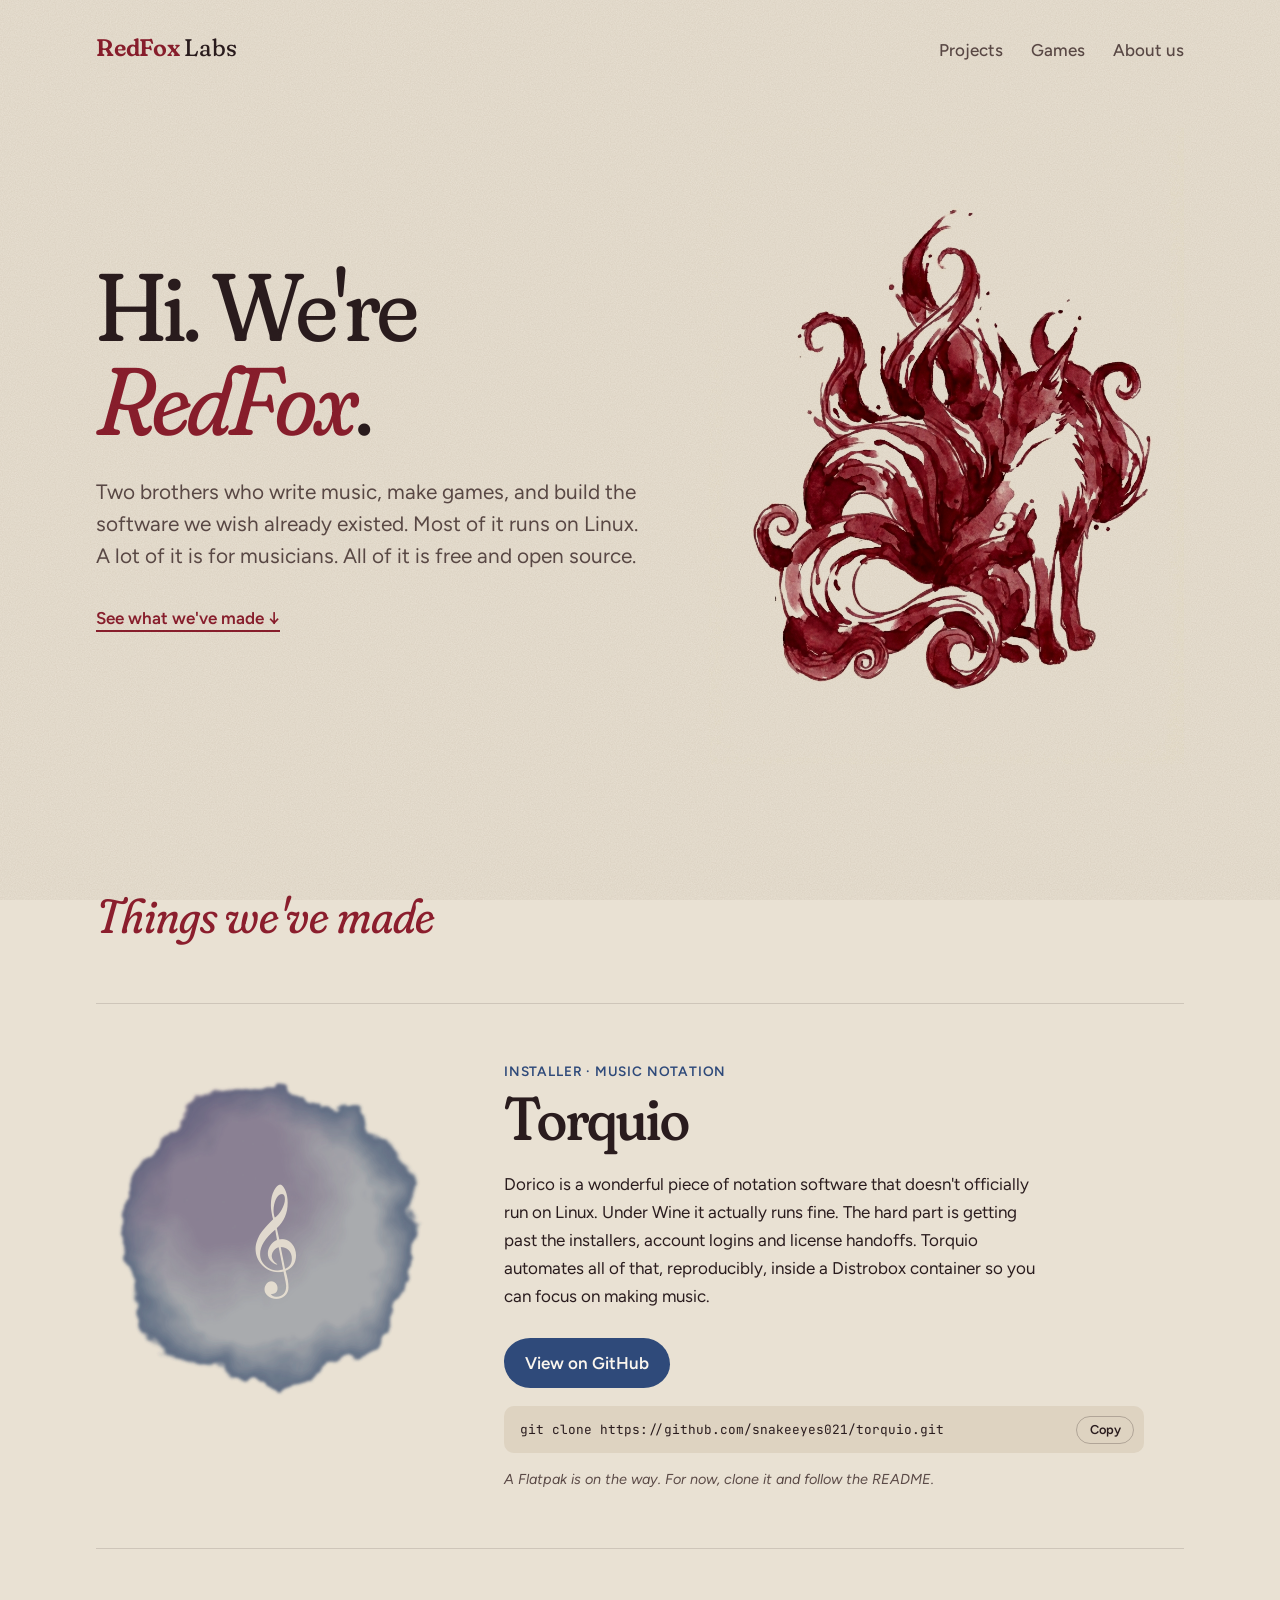
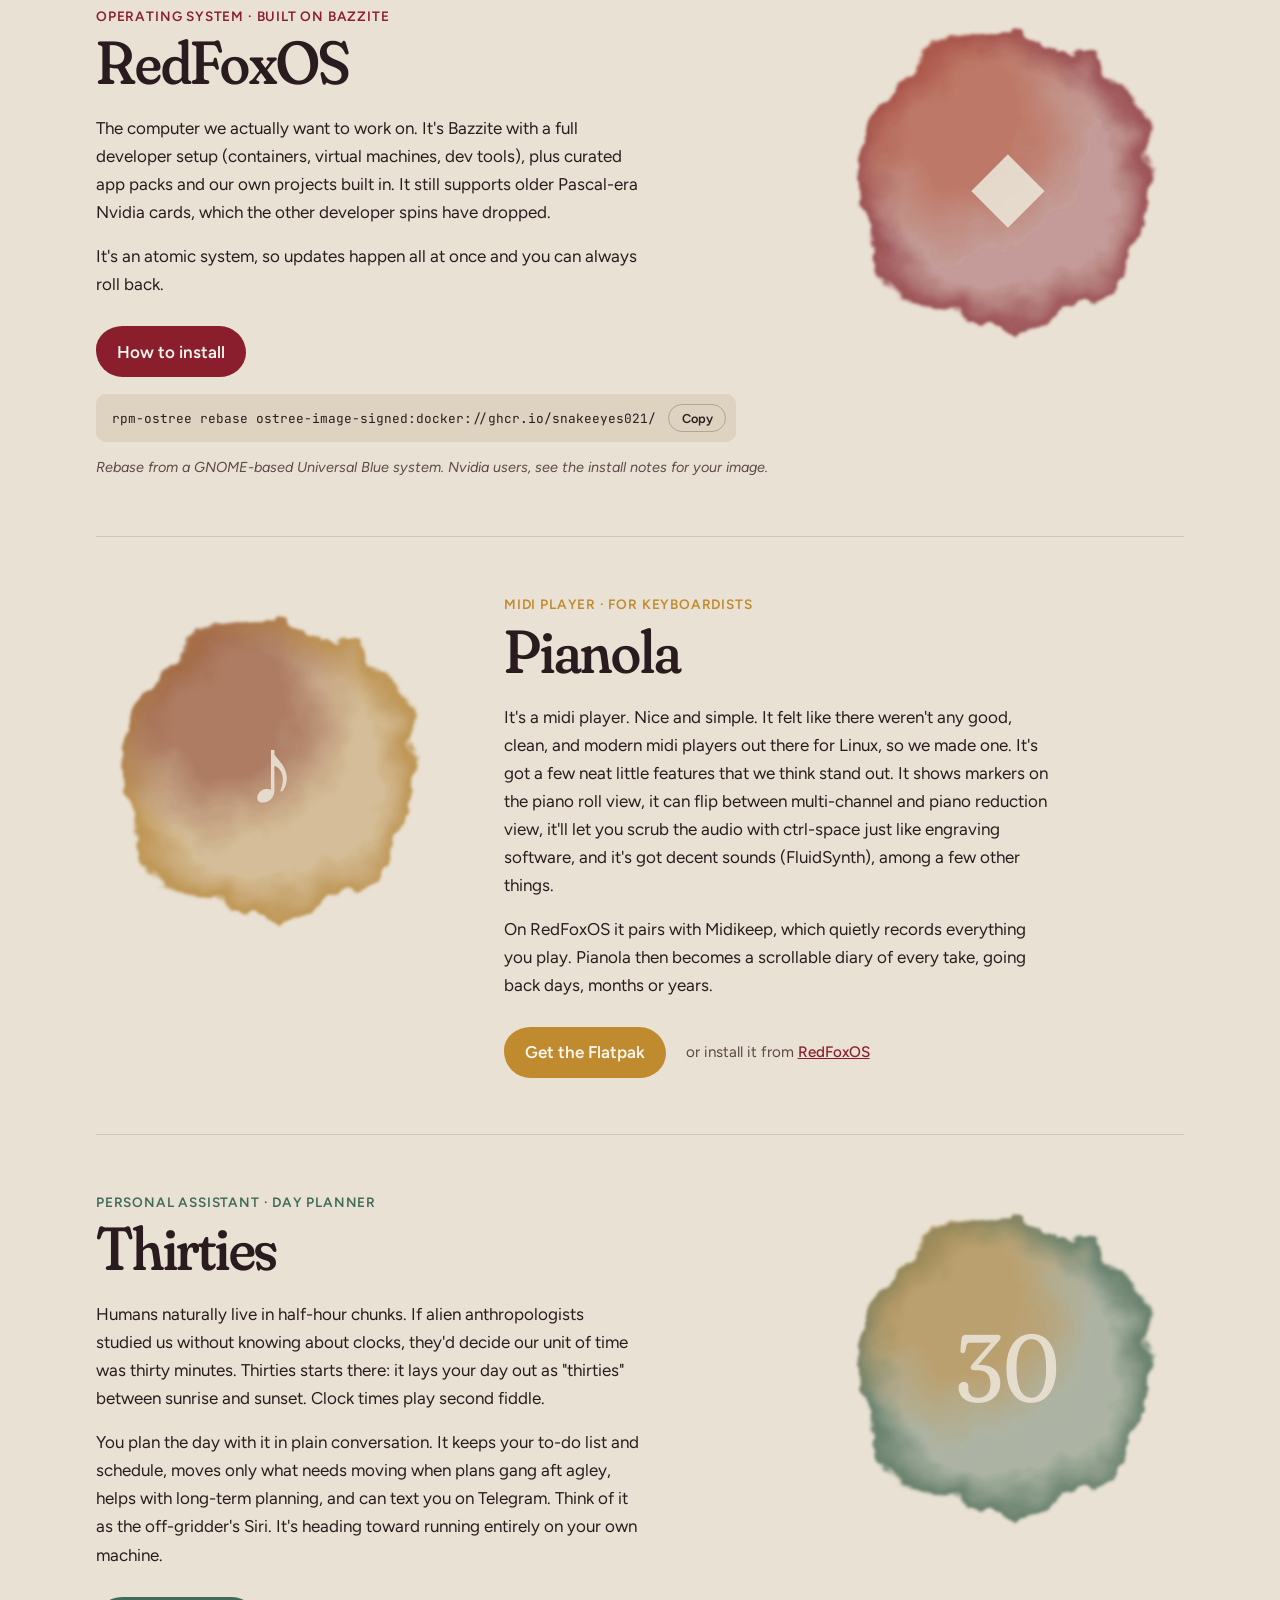
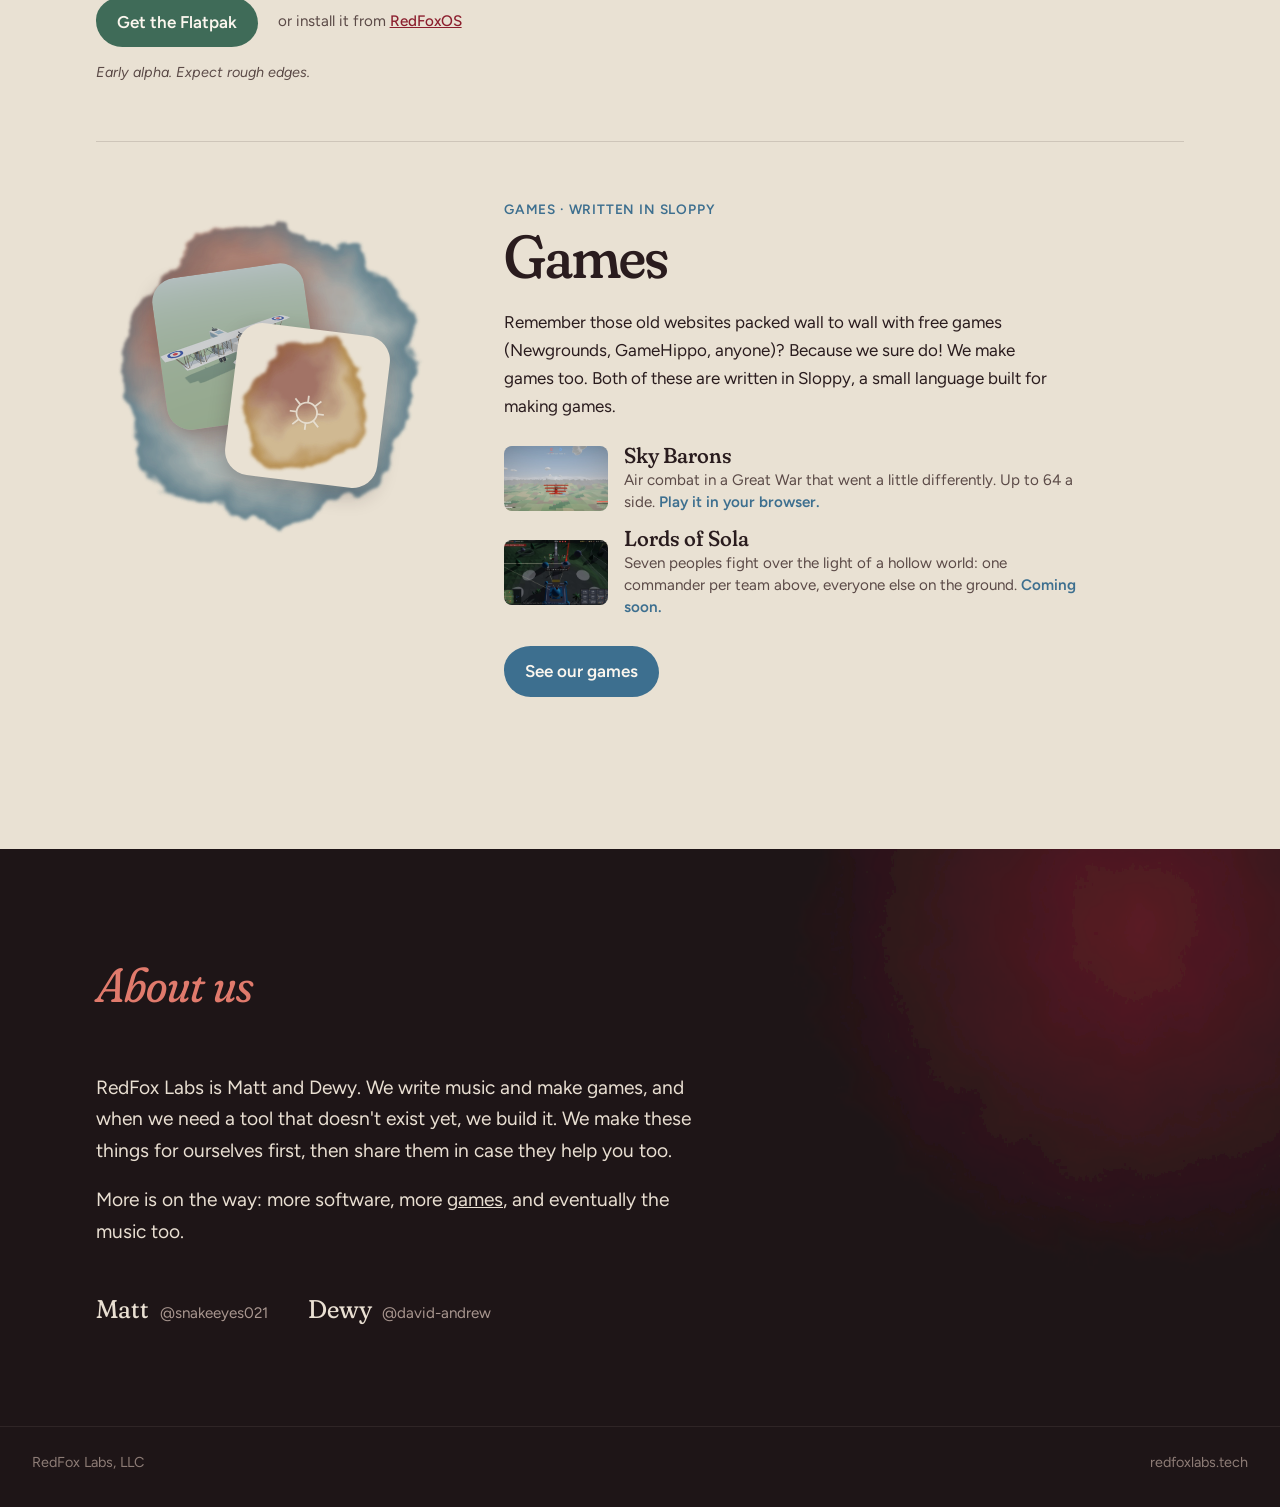
==== index.html @ bb774e45 "Lords of Sola: add a screenshot of the commander's view Used on the Games page card and as the homep" ====
<!DOCTYPE html>
<html lang="en">

<head>
  <meta charset="UTF-8">
  <meta name="viewport" content="width=device-width, initial-scale=1.0">
  <title>RedFox Labs</title>
  <meta name="description"
    content="RedFox Labs is two brothers making music, games, and the software we wish already existed.">
  <meta name="theme-color" content="#e9e1d3">

  <meta property="og:type" content="website">
  <meta property="og:url" content="https://redfoxlabs.tech/">
  <meta property="og:title" content="RedFox Labs">
  <meta property="og:description" content="Two brothers making music, games, and the software we wish already existed.">
  <meta property="og:image" content="https://redfoxlabs.tech/assets/nine-tailed-fox.jpg">

  <link rel="preconnect" href="https://fonts.googleapis.com">
  <link rel="preconnect" href="https://fonts.gstatic.com" crossorigin>
  <link
    href="https://fonts.googleapis.com/css2?family=Fraunces:ital,opsz,wght,SOFT@0,9..144,300..700,100;1,9..144,300..700,100&family=Figtree:wght@400;500;600&family=JetBrains+Mono:wght@400&display=swap"
    rel="stylesheet">

  <link rel="stylesheet" href="styles.css">
</head>

<body>
  <!-- Watercolor filters: wobbly pigment edges + paper grain -->
  <svg class="defs" aria-hidden="true" focusable="false">
    <filter id="bleed" x="-20%" y="-20%" width="140%" height="140%">
      <feTurbulence type="fractalNoise" baseFrequency="0.018" numOctaves="4" seed="7" result="noise" />
      <feDisplacementMap in="SourceGraphic" in2="noise" scale="46" xChannelSelector="R" yChannelSelector="G" />
      <feGaussianBlur stdDeviation="1.4" />
    </filter>
    <filter id="bleed-sm" x="-20%" y="-20%" width="140%" height="140%">
      <feTurbulence type="fractalNoise" baseFrequency="0.05" numOctaves="3" seed="7" result="noise" />
      <feDisplacementMap in="SourceGraphic" in2="noise" scale="12" xChannelSelector="R" yChannelSelector="G" />
      <feGaussianBlur stdDeviation="0.6" />
    </filter>
  </svg>

  <header class="top">
    <a href="#" class="wordmark">RedFox <span>Labs</span></a>
    <nav>
      <a href="#projects">Projects</a>
      <a href="games/">Games</a>
      <a href="#us">About us</a>
    </nav>
  </header>

  <main>
    <section class="hero">
      <div class="hero-text">
        <h1>Hi. We're <em>RedFox</em>.</h1>
        <p class="lede">
          Two brothers who write music, make games, and build the software we wish
          already existed. Most of it runs on Linux. A lot of it is for musicians.
          All of it is free and open source.
        </p>
        <a href="#projects" class="hero-cta">See what we've made ↓</a>
      </div>
      <figure class="hero-fox">
        <img src="assets/nine-tailed-fox.jpg" alt="A nine-tailed fox painted in deep red watercolor" width="896"
          height="1200">
      </figure>
    </section>

    <section id="projects" class="projects">
      <h2 class="section-title">Things we've made</h2>

      <!-- To add a project: copy an <article>, change the --wash color, fill it in. -->

      <article class="project" style="--wash: #2f4a7a; --wash-2: #6d5a8c;">
        <div class="plate" aria-hidden="true"><span class="blot"></span><span class="glyph">𝄞</span></div>
        <div class="project-body">
          <p class="kind">Installer · Music notation</p>
          <h3>Torquio</h3>
          <p>
            Dorico is a wonderful piece of notation software that doesn't officially run on Linux.
            Under Wine it actually runs fine. The hard part is getting past the installers, account
            logins and license handoffs. Torquio automates all of that, reproducibly, inside a
            Distrobox container so you can focus on making music.
          </p>
          <div class="get">
            <a class="btn" href="https://github.com/snakeeyes021/torquio">View on GitHub</a>
          </div>
          <div class="cmd">
            <code>git clone https://github.com/snakeeyes021/torquio.git</code>
            <button type="button" data-copy="git clone https://github.com/snakeeyes021/torquio.git">Copy</button>
          </div>
          <p class="note">A Flatpak is on the way. For now, clone it and follow the README.</p>
        </div>
      </article>

      <article class="project" id="redfox-os" style="--wash: #8b1e2d; --wash-2: #c4573a;">
        <div class="plate" aria-hidden="true"><span class="blot"></span><span class="glyph">◆</span></div>
        <div class="project-body">
          <p class="kind">Operating system · Built on Bazzite</p>
          <h3>RedFoxOS</h3>
          <p>
            The computer we actually want to work on. It's Bazzite with a full developer setup
            (containers, virtual machines, dev tools), plus curated app packs and our own projects
            built in. It still supports older Pascal-era Nvidia cards, which the other developer
            spins have dropped.
          </p>
          <p>
            It's an atomic system, so updates happen all at once and you can always roll back.
          </p>
          <div class="get">
            <a class="btn" href="https://github.com/snakeeyes021/redfox-os#installation">How to install</a>
          </div>
          <div class="cmd">
            <code>rpm-ostree rebase ostree-image-signed:docker://ghcr.io/snakeeyes021/redfox-os:latest</code>
            <button type="button"
              data-copy="rpm-ostree rebase ostree-image-signed:docker://ghcr.io/snakeeyes021/redfox-os:latest">Copy</button>
          </div>
          <p class="note">Rebase from a GNOME-based Universal Blue system. Nvidia users, see the install notes for your
            image.</p>
        </div>
      </article>

      <article class="project" style="--wash: #c08a2e; --wash-2: #8e3b2f;">
        <div class="plate" aria-hidden="true"><span class="blot"></span><span class="glyph">♪</span></div>
        <div class="project-body">
          <p class="kind">MIDI player · For keyboardists</p>
          <h3>Pianola</h3>
          <p>
            It's a midi player. Nice and simple. It felt like there weren't any good, clean, and
            modern midi players out there for Linux, so we made one. It's got a few neat little
            features that we think stand out. It shows markers on the piano roll view, it can
            flip between multi-channel and piano reduction view, it'll let you scrub the audio
            with ctrl-space just like engraving software, and it's got decent sounds (FluidSynth),
            among a few other things.
          </p>
          <p>
            On RedFoxOS it pairs with Midikeep, which quietly records everything you play. Pianola
            then becomes a scrollable diary of every take, going back days, months or years.
          </p>
          <div class="get">
            <a class="btn" href="https://github.com/snakeeyes021/pianola/releases/latest">Get the Flatpak</a>
            <span class="or">or install it from <a href="#redfox-os">RedFoxOS</a></span>
          </div>
        </div>
      </article>

      <article class="project" style="--wash: #3f6b58; --wash-2: #d79a3f;">
        <div class="plate" aria-hidden="true"><span class="blot"></span><span class="glyph">30</span></div>
        <div class="project-body">
          <p class="kind">Personal assistant · Day planner</p>
          <h3>Thirties</h3>
          <p>
            Humans naturally live in half-hour chunks. If alien anthropologists studied us without
            knowing about clocks, they'd decide our unit of time was thirty minutes. Thirties starts
            there: it lays your day out as "thirties" between sunrise and sunset. Clock times play
            second fiddle.
          </p>
          <p>
            You plan the day with it in plain conversation. It keeps your to-do list and schedule,
            moves only what needs moving when plans gang aft agley, helps with long-term planning,
            and can text you on Telegram. Think of it as the off-gridder's Siri. It's heading toward
            running entirely on your own machine.
          </p>
          <div class="get">
            <a class="btn" href="https://github.com/snakeeyes021/thirties/releases/latest">Get the Flatpak</a>
            <span class="or">or install it from <a href="#redfox-os">RedFoxOS</a></span>
          </div>
          <p class="note">Early alpha. Expect rough edges.</p>
        </div>
      </article>

      <article class="project" id="games" style="--wash: #3d6f8f; --wash-2: #b5523b;">
        <div class="plate" aria-hidden="true">
          <span class="blot"></span>
          <div class="deck">
            <img src="assets/sky-barons-icon.png" alt="" width="256" height="256">
            <div class="sun-card"><span class="blot"></span><span class="glyph">☼</span></div>
          </div>
        </div>
        <div class="project-body">
          <p class="kind">Games · Written in Sloppy</p>
          <h3>Games</h3>
          <p>
            Remember those old websites packed wall to wall with free games (Newgrounds, GameHippo,
            anyone)? Because we sure do! We make games too. Both of these are written in Sloppy, a small
            language built for making games.
          </p>
          <ul class="game-list">
            <li><a href="games/#sky-barons">
              <img class="thumb" src="assets/sky-barons.jpg" alt="" width="1280" height="720">
              <div><strong>Sky Barons</strong>
                <span>Air combat in a Great War that went a little differently. Up to 64 a side.
                  <em>Play it in your browser.</em></span></div>
            </a></li>
            <li><a href="games/#lords-of-sola">
              <img class="thumb" src="assets/lords-of-sola.jpg" alt="" width="1280" height="720">
              <div><strong>Lords of Sola</strong>
                <span>Seven peoples fight over the light of a hollow world: one commander per team
                  above, everyone else on the ground. <em>Coming soon.</em></span></div>
            </a></li>
          </ul>
          <div class="get">
            <a class="btn" href="games/">See our games</a>
          </div>
        </div>
      </article>
    </section>

    <section id="us" class="us">
      <div class="us-inner">
        <h2 class="section-title">About us</h2>
        <p>
          RedFox Labs is Matt and Dewy. We write music and make games, and
          when we need a tool that doesn't exist yet, we build it. We make these things for
          ourselves first, then share them in case they help you too.
        </p>
        <p>
          More is on the way: more software, more <a href="games/">games</a>, and eventually the music too.
        </p>
        <ul class="people">
          <li><a href="https://github.com/snakeeyes021">Matt <span>@snakeeyes021</span></a></li>
          <li><a href="https://github.com/david-andrew">Dewy <span>@david-andrew</span></a></li>
        </ul>
      </div>
    </section>
  </main>

  <footer class="foot">
    <span>RedFox Labs, LLC</span>
    <span>redfoxlabs.tech</span>
  </footer>

  <div class="toast" id="toast" role="status" aria-live="polite">Copied</div>
  <script src="script.js"></script>
</body>

</html>
---- styles.css ----
/* RedFox Labs: watercolor on warm paper, deep ink. */

:root {
  --paper: #e9e1d3;
  --paper-deep: #ded3c1;
  --ink: #2a1c1e;
  --ink-soft: #5b4a47;
  --fox: #8b1e2d;
  --fox-bright: #a8293a;
  --night: #1e1517;
  --night-text: #e9dfd2;

  --serif: 'Fraunces', Georgia, serif;
  --sans: 'Figtree', system-ui, sans-serif;
  --mono: 'JetBrains Mono', ui-monospace, monospace;

  --measure: 34rem;
}

* { box-sizing: border-box; margin: 0; padding: 0; }

html { scroll-behavior: smooth; }

body {
  background-color: var(--paper);
  color: var(--ink);
  font-family: var(--sans);
  font-size: 1.0625rem;
  line-height: 1.65;
  -webkit-font-smoothing: antialiased;
  position: relative;
}

/* Cold-press paper grain over everything */
body::before {
  content: "";
  position: fixed;
  inset: 0;
  pointer-events: none;
  z-index: 100;
  opacity: 0.38;
  mix-blend-mode: multiply;
  background-image: url("data:image/svg+xml,%3Csvg xmlns='http://www.w3.org/2000/svg' width='240' height='240'%3E%3Cfilter id='n'%3E%3CfeTurbulence type='fractalNoise' baseFrequency='0.85' numOctaves='3' stitchTiles='stitch'/%3E%3CfeColorMatrix values='0 0 0 0 0.45 0 0 0 0 0.38 0 0 0 0 0.3 0 0 0 0.55 0'/%3E%3C/filter%3E%3Crect width='100%25' height='100%25' filter='url(%23n)'/%3E%3C/svg%3E");
}

.defs { position: absolute; width: 0; height: 0; }

a { color: inherit; }

::selection { background: var(--fox); color: var(--paper); }

/* ---------- Header ---------- */

.top {
  display: flex;
  justify-content: space-between;
  align-items: baseline;
  max-width: 72rem;
  margin: 0 auto;
  padding: 1.75rem 2rem;
}

.wordmark {
  font-family: var(--serif);
  font-variation-settings: "SOFT" 100, "opsz" 48;
  font-weight: 600;
  font-size: 1.5rem;
  text-decoration: none;
  color: var(--fox);
  letter-spacing: -0.01em;
}
.wordmark span { color: var(--ink); font-weight: 400; }

.top nav { display: flex; gap: 1.75rem; }
.top nav a {
  text-decoration: none;
  font-weight: 500;
  color: var(--ink-soft);
}
.top nav a:hover { color: var(--fox); }

/* ---------- Hero ---------- */

.hero {
  display: grid;
  grid-template-columns: 1.1fr 0.9fr;
  align-items: center;
  gap: 2rem;
  max-width: 72rem;
  margin: 0 auto;
  padding: 2rem 2rem 5rem;
}

h1 {
  font-family: var(--serif);
  font-variation-settings: "SOFT" 100, "opsz" 144;
  font-weight: 400;
  font-size: clamp(3.2rem, 7.5vw, 6.5rem);
  line-height: 0.98;
  letter-spacing: -0.03em;
  margin-bottom: 1.75rem;
}
h1 em { color: var(--fox); font-style: italic; }

.lede {
  font-size: 1.3rem;
  line-height: 1.55;
  max-width: var(--measure);
  color: var(--ink-soft);
  margin-bottom: 2rem;
}

.hero-cta {
  font-weight: 600;
  color: var(--fox);
  text-decoration: none;
  border-bottom: 2px solid currentColor;
  padding-bottom: 2px;
}
.hero-cta:hover { color: var(--fox-bright); }

/* The white of the scan drops out against the paper */
.hero-fox img {
  display: block;
  width: 100%;
  max-width: 30rem;
  height: auto;
  margin-left: auto;
  mix-blend-mode: multiply;
  filter: contrast(1.04) saturate(1.05);
}

/* ---------- Projects ---------- */

.projects {
  max-width: 72rem;
  margin: 0 auto;
  padding: 2rem 2rem 6rem;
}

.section-title {
  font-family: var(--serif);
  font-variation-settings: "SOFT" 100, "opsz" 96;
  font-weight: 400;
  font-style: italic;
  font-size: clamp(2rem, 4vw, 3rem);
  color: var(--fox);
  margin-bottom: 3rem;
}

.project {
  display: grid;
  grid-template-columns: 22rem 1fr;
  gap: 3.5rem;
  align-items: start;
  padding: 3.5rem 0;
  border-top: 1px solid rgba(42, 28, 30, 0.14);
}
.project:nth-of-type(even) { grid-template-columns: 1fr 22rem; }
.project:nth-of-type(even) .plate { order: 2; }

/* Watercolor wash: a soft blot with bled edges and darker pooled rim.
   This is a stand-in until real screenshots go here. */
.plate {
  position: relative;
  aspect-ratio: 1;
  display: grid;
  place-items: center;
}
.blot {
  position: absolute;
  inset: 8%;
  border-radius: 46% 54% 52% 48% / 52% 44% 56% 48%;
  background:
    radial-gradient(circle at 34% 30%, color-mix(in srgb, var(--wash-2) 55%, transparent) 0 22%, transparent 48%),
    radial-gradient(circle at 50% 50%, color-mix(in srgb, var(--wash) 38%, transparent) 0 52%, color-mix(in srgb, var(--wash) 82%, transparent) 70%, transparent 72%);
  filter: url(#bleed);
  mix-blend-mode: multiply;
  opacity: 0.9;
}
.glyph {
  position: relative;
  font-family: var(--serif);
  font-variation-settings: "SOFT" 100, "opsz" 144;
  font-size: 6rem;
  line-height: 1;
  color: var(--paper);
  opacity: 0.92;
  text-shadow: 0 0 1px rgba(0, 0, 0, 0.1);
}

.kind {
  font-size: 0.85rem;
  font-weight: 600;
  letter-spacing: 0.06em;
  text-transform: uppercase;
  color: var(--wash);
  margin-bottom: 0.4rem;
}

.project h3 {
  font-family: var(--serif);
  font-variation-settings: "SOFT" 100, "opsz" 144;
  font-weight: 500;
  font-size: clamp(2.6rem, 5vw, 3.8rem);
  line-height: 1;
  letter-spacing: -0.02em;
  margin-bottom: 1.25rem;
}

.project-body > p:not(.kind):not(.note) {
  max-width: var(--measure);
  margin-bottom: 1rem;
}

.get {
  display: flex;
  flex-wrap: wrap;
  align-items: center;
  gap: 0.75rem 1.25rem;
  margin-top: 1.75rem;
}

.btn {
  display: inline-block;
  background: var(--wash);
  color: #fbf6ee;
  text-decoration: none;
  font-weight: 600;
  padding: 0.7rem 1.3rem;
  border-radius: 999px 999px 999px 999px / 860px 999px 900px 999px;
  transition: transform 0.15s ease, filter 0.15s ease;
}
.btn:hover { transform: translateY(-1px); filter: brightness(1.08); }

.or { color: var(--ink-soft); font-size: 0.95rem; }
.or a { color: var(--fox); font-weight: 500; }

.cmd {
  display: flex;
  align-items: center;
  gap: 0.75rem;
  max-width: 40rem;
  margin-top: 1.1rem;
  padding: 0.6rem 0.6rem 0.6rem 1rem;
  background: var(--paper-deep);
  border-radius: 10px;
}
.cmd code {
  flex: 1;
  font-family: var(--mono);
  font-size: 0.8rem;
  overflow-x: auto;
  white-space: nowrap;
  color: var(--ink);
}
.cmd button {
  font: 600 0.8rem var(--sans);
  background: none;
  border: 1px solid rgba(42, 28, 30, 0.25);
  color: var(--ink);
  padding: 0.35rem 0.8rem;
  border-radius: 999px;
  cursor: pointer;
}
.cmd button:hover { border-color: var(--fox); color: var(--fox); }

.note {
  margin-top: 0.9rem;
  font-size: 0.9rem;
  font-style: italic;
  color: var(--ink-soft);
}

/* ---------- Games page ---------- */

.top nav a[aria-current="page"] { color: var(--fox); }

.lede a { color: var(--fox); }

.page-intro {
  max-width: 72rem;
  margin: 0 auto;
  padding: 2rem 2rem 1rem;
}
.page-intro h1 { margin-bottom: 1.25rem; }

.games { padding-top: 0; }

/* A game's own icon, sitting in the wash */
.plate .icon {
  position: relative;
  width: 58%;
  height: auto;
  border-radius: 18%;
  box-shadow: 0 6px 18px rgba(42, 28, 30, 0.22);
}

.shot {
  max-width: 40rem;
  margin: 1.75rem 0 0;
}
.shot img {
  display: block;
  width: 100%;
  height: auto;
  border-radius: 10px;
  box-shadow: 0 10px 30px rgba(42, 28, 30, 0.18);
}

/* ---------- The Games card on the homepage ---------- */

/* The plate: two little cards dropped onto the wash */
.deck {
  position: relative;
  width: 64%;
  aspect-ratio: 1;
}
.deck > * {
  position: absolute;
  width: 68%;
  aspect-ratio: 1;
  border-radius: 16%;
  box-shadow: 0 8px 20px rgba(42, 28, 30, 0.25);
  transition: transform 0.35s ease;
}
.deck img { left: 0; top: 4%; height: auto; transform: rotate(-8deg); object-fit: cover; }
.deck .sun-card {
  right: 0; bottom: 2%;
  transform: rotate(7deg);
  background: var(--paper);
  display: grid;
  place-items: center;
  overflow: hidden;
}
.sun-card .blot { inset: 10%; --wash: #b07a1f; --wash-2: #7a2d3a; }
.sun-card .glyph { font-size: 3.6rem; }
.project:hover .deck img { transform: rotate(-13deg) translate(-6%, -4%); }
.project:hover .deck .sun-card { transform: rotate(12deg) translate(6%, 4%); }

.game-list {
  list-style: none;
  max-width: 36rem;
  margin-top: 1.5rem;
  display: grid;
  gap: 0.9rem;
}
.game-list a {
  display: grid;
  grid-template-columns: 6.5rem 1fr;
  gap: 1rem;
  align-items: center;
  text-decoration: none;
  padding: 0.6rem;
  margin: -0.6rem;
  border-radius: 12px;
  transition: background 0.2s ease;
}
.game-list a:hover { background: rgba(42, 28, 30, 0.05); }
.game-list .thumb {
  width: 6.5rem;
  aspect-ratio: 16 / 10;
  border-radius: 8px;
  height: auto;
  object-fit: cover;
  display: block;
}
.game-list .thumb.soon {
  position: relative;
  display: grid;
  place-items: center;
  background: var(--paper-deep);
  overflow: hidden;
}
.thumb.soon .blot { inset: 6% 22%; --wash: #b07a1f; --wash-2: #7a2d3a; filter: url(#bleed-sm); }
.thumb.soon .glyph { font-size: 1.8rem; }
.game-list strong {
  display: block;
  font-family: var(--serif);
  font-variation-settings: "SOFT" 100, "opsz" 72;
  font-weight: 500;
  font-size: 1.35rem;
  line-height: 1.15;
}
.game-list span { display: block; color: var(--ink-soft); font-size: 0.95rem; line-height: 1.45; }
.game-list em { font-style: normal; font-weight: 600; color: var(--wash); }

@media (max-width: 820px) {
  .game-list a { grid-template-columns: 5rem 1fr; }
  .game-list .thumb { width: 5rem; }
}

/* ---------- About (the dark ink section) ---------- */

.us {
  background: var(--night);
  color: var(--night-text);
  position: relative;
  overflow: hidden;
}
.us::before {
  /* a faint red wash bleeding in from the corner */
  content: "";
  position: absolute;
  width: 46rem;
  height: 46rem;
  right: -14rem;
  top: -18rem;
  border-radius: 50%;
  background: radial-gradient(circle, rgba(139, 30, 45, 0.55), rgba(139, 30, 45, 0) 65%);
  filter: url(#bleed);
}
.us-inner {
  position: relative;
  max-width: 72rem;
  margin: 0 auto;
  padding: 6rem 2rem;
}
.us .section-title { color: #e07a6c; }
.us p {
  max-width: 38rem;
  font-size: 1.2rem;
  margin-bottom: 1.1rem;
}

.people {
  list-style: none;
  display: flex;
  flex-wrap: wrap;
  gap: 1rem 2.5rem;
  margin-top: 2.5rem;
}
.people a {
  font-family: var(--serif);
  font-variation-settings: "SOFT" 100, "opsz" 72;
  font-size: 1.6rem;
  text-decoration: none;
}
.people a span {
  font-family: var(--sans);
  font-size: 0.95rem;
  color: #a8968f;
  margin-left: 0.35rem;
}
.people a:hover { color: #e07a6c; }

/* ---------- Footer ---------- */

.foot {
  display: flex;
  justify-content: space-between;
  gap: 1rem;
  background: var(--night);
  color: #8d7c76;
  font-size: 0.9rem;
  padding: 1.5rem 2rem 2rem;
  border-top: 1px solid rgba(233, 223, 210, 0.08);
}

/* ---------- Toast ---------- */

.toast {
  position: fixed;
  left: 50%;
  bottom: 2rem;
  transform: translate(-50%, 1rem);
  background: var(--ink);
  color: var(--paper);
  padding: 0.6rem 1.2rem;
  border-radius: 999px;
  font-weight: 500;
  opacity: 0;
  pointer-events: none;
  transition: opacity 0.2s ease, transform 0.2s ease;
  z-index: 200;
}
.toast.show { opacity: 1; transform: translate(-50%, 0); }

/* ---------- Small screens ---------- */

@media (max-width: 820px) {
  .hero { grid-template-columns: 1fr; padding-bottom: 3rem; }
  .hero-fox { order: -1; }
  .hero-fox img { max-width: 16rem; margin: 0 auto; }
  .project,
  .project:nth-of-type(even) { grid-template-columns: 1fr; gap: 1.5rem; }
  .project:nth-of-type(even) .plate { order: 0; }
  .plate { max-width: 15rem; }
  .glyph { font-size: 4.5rem; }
  .foot { flex-direction: column; }
}

@media (max-width: 480px) {
  .top { flex-wrap: wrap; gap: 0.5rem 1rem; padding: 1.5rem 2rem; }
  .wordmark, .top nav a { white-space: nowrap; }
  .top nav { gap: 1.1rem; }
}

@media (prefers-reduced-motion: reduce) {
  html { scroll-behavior: auto; }
  .btn, .toast, .deck > *, .game-list a { transition: none; }
}
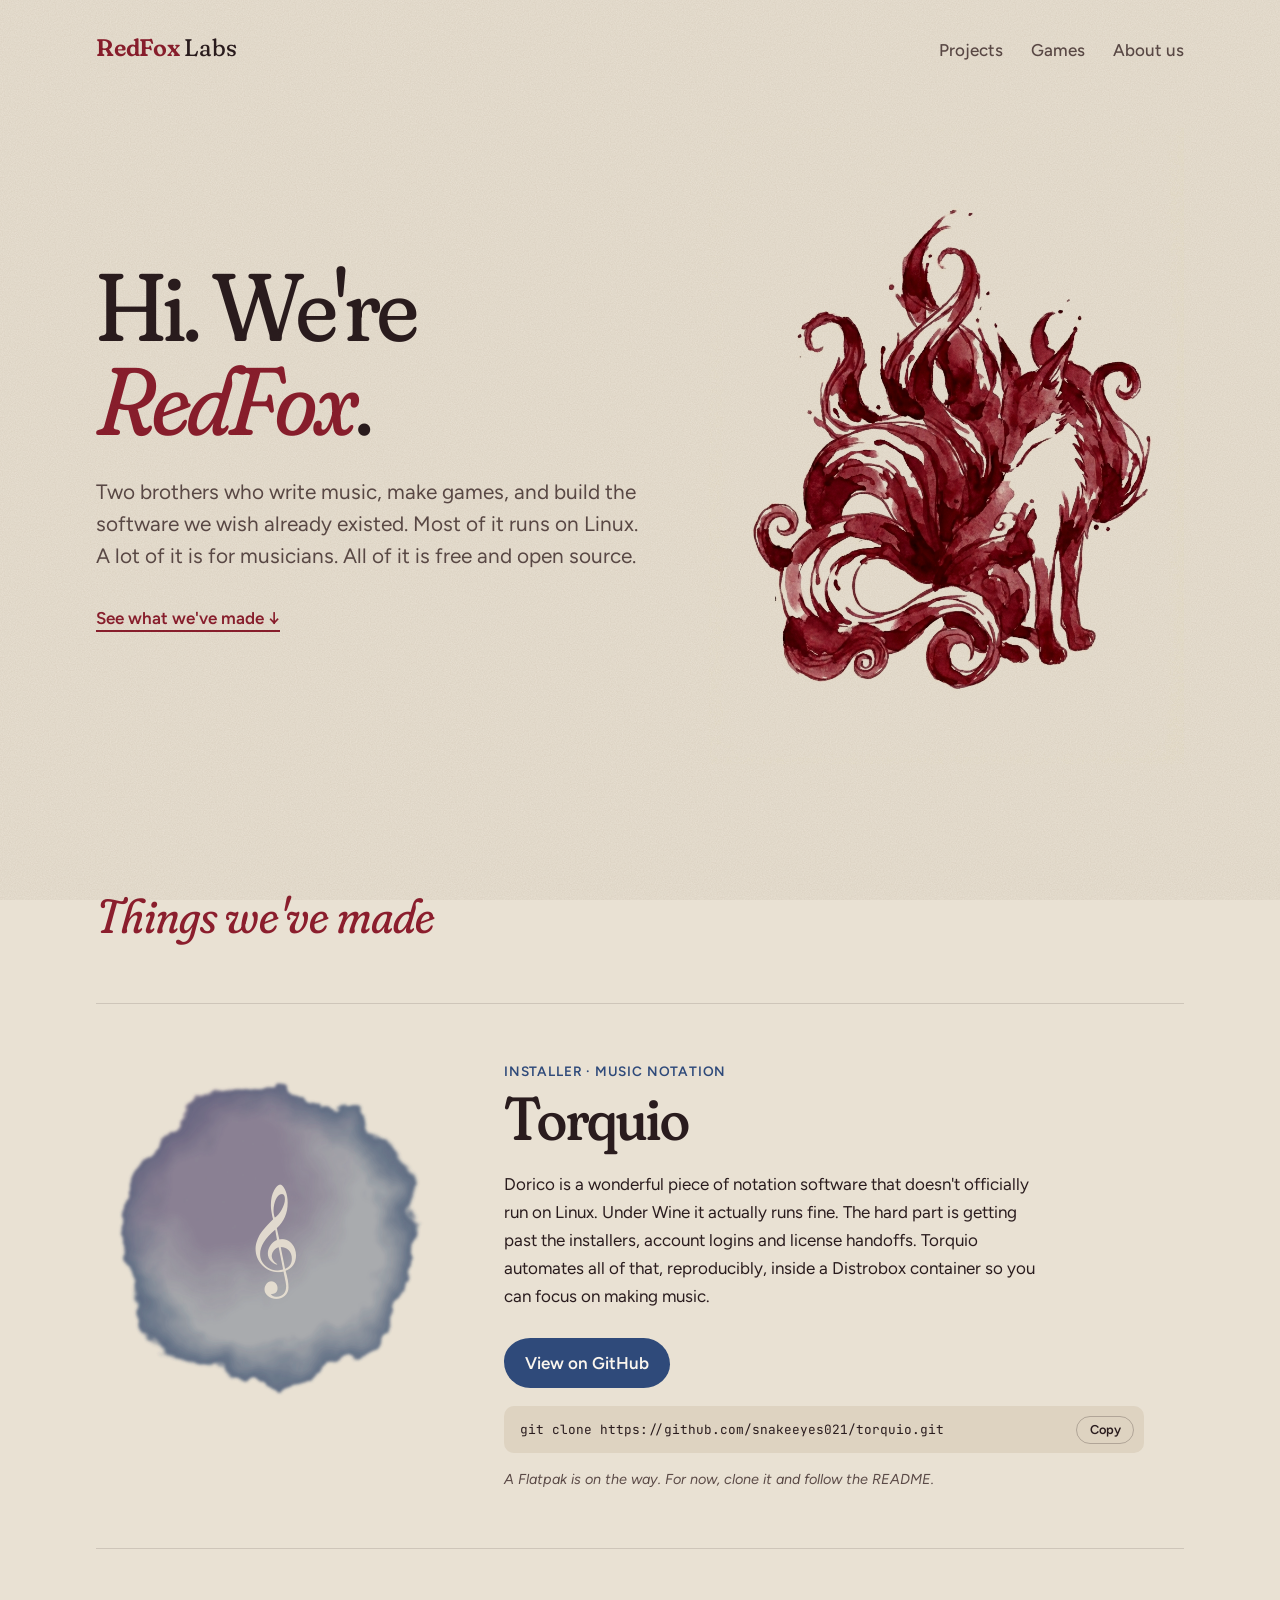
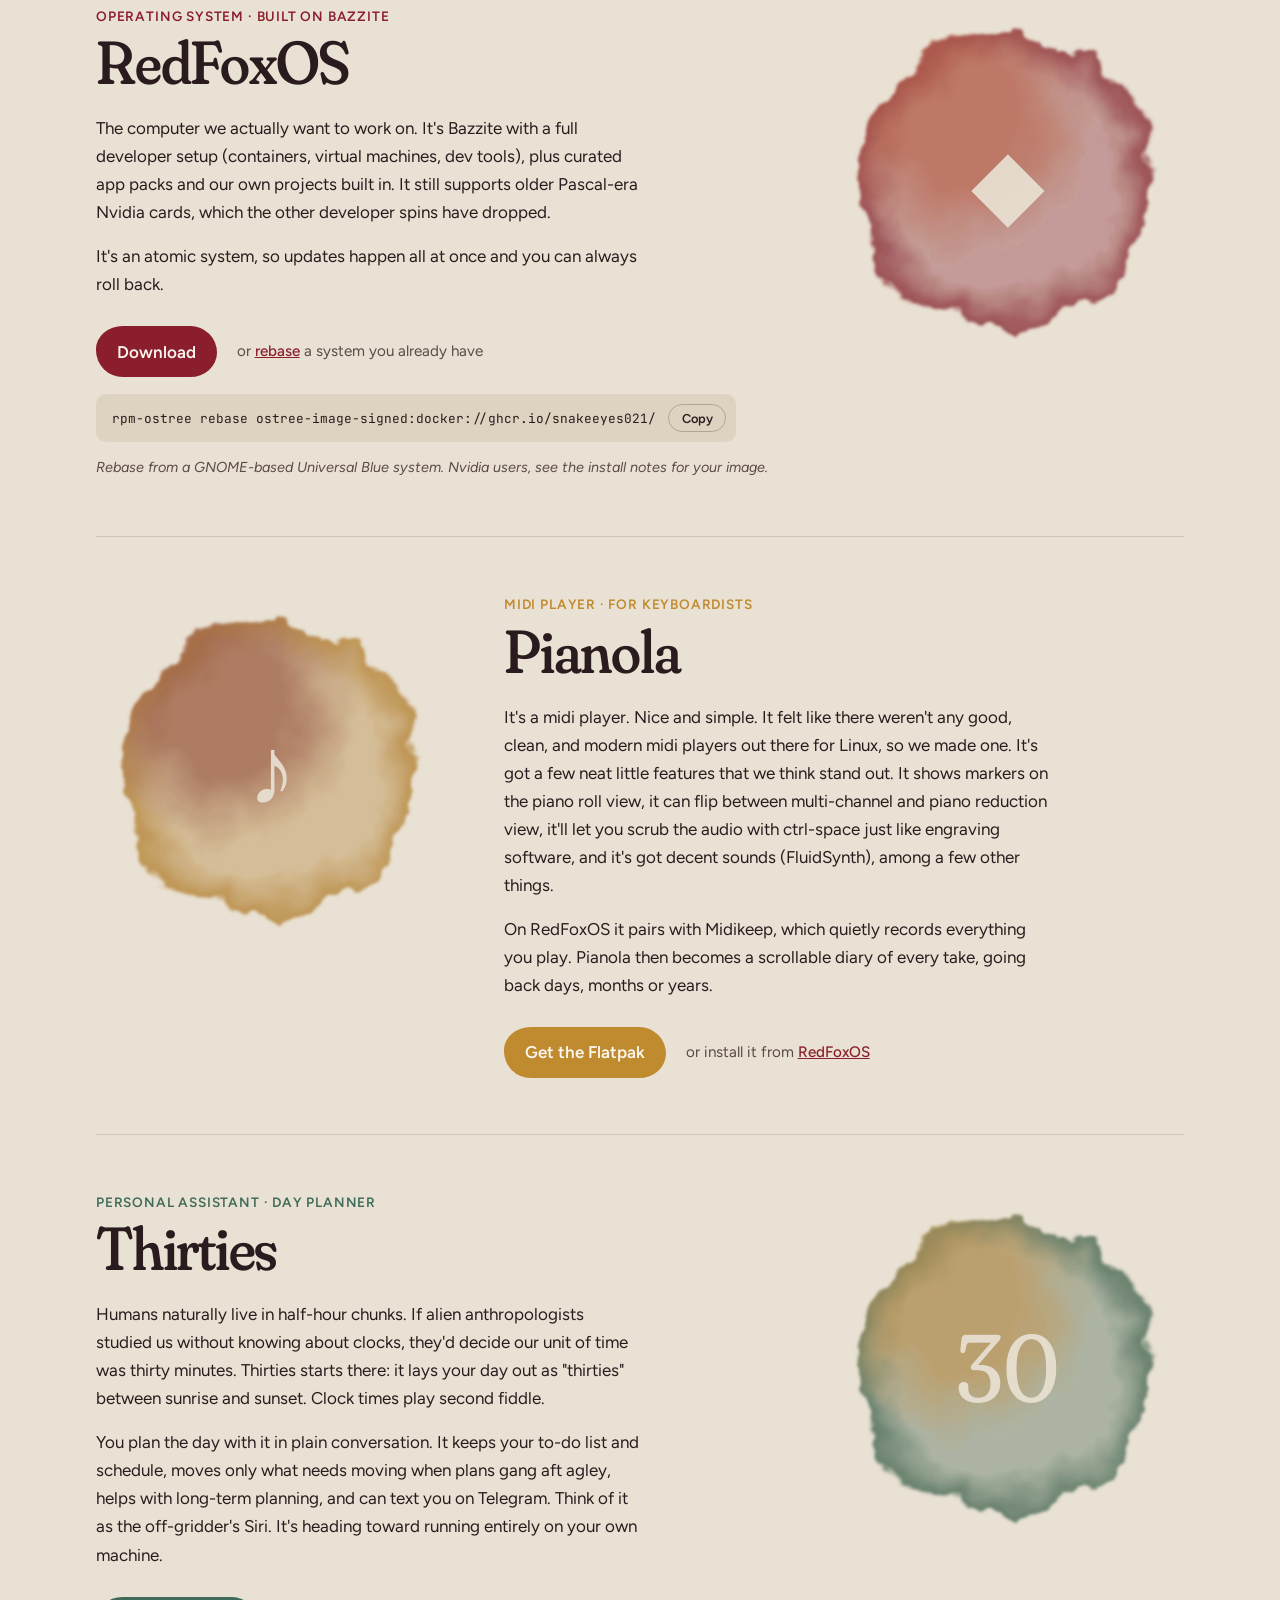
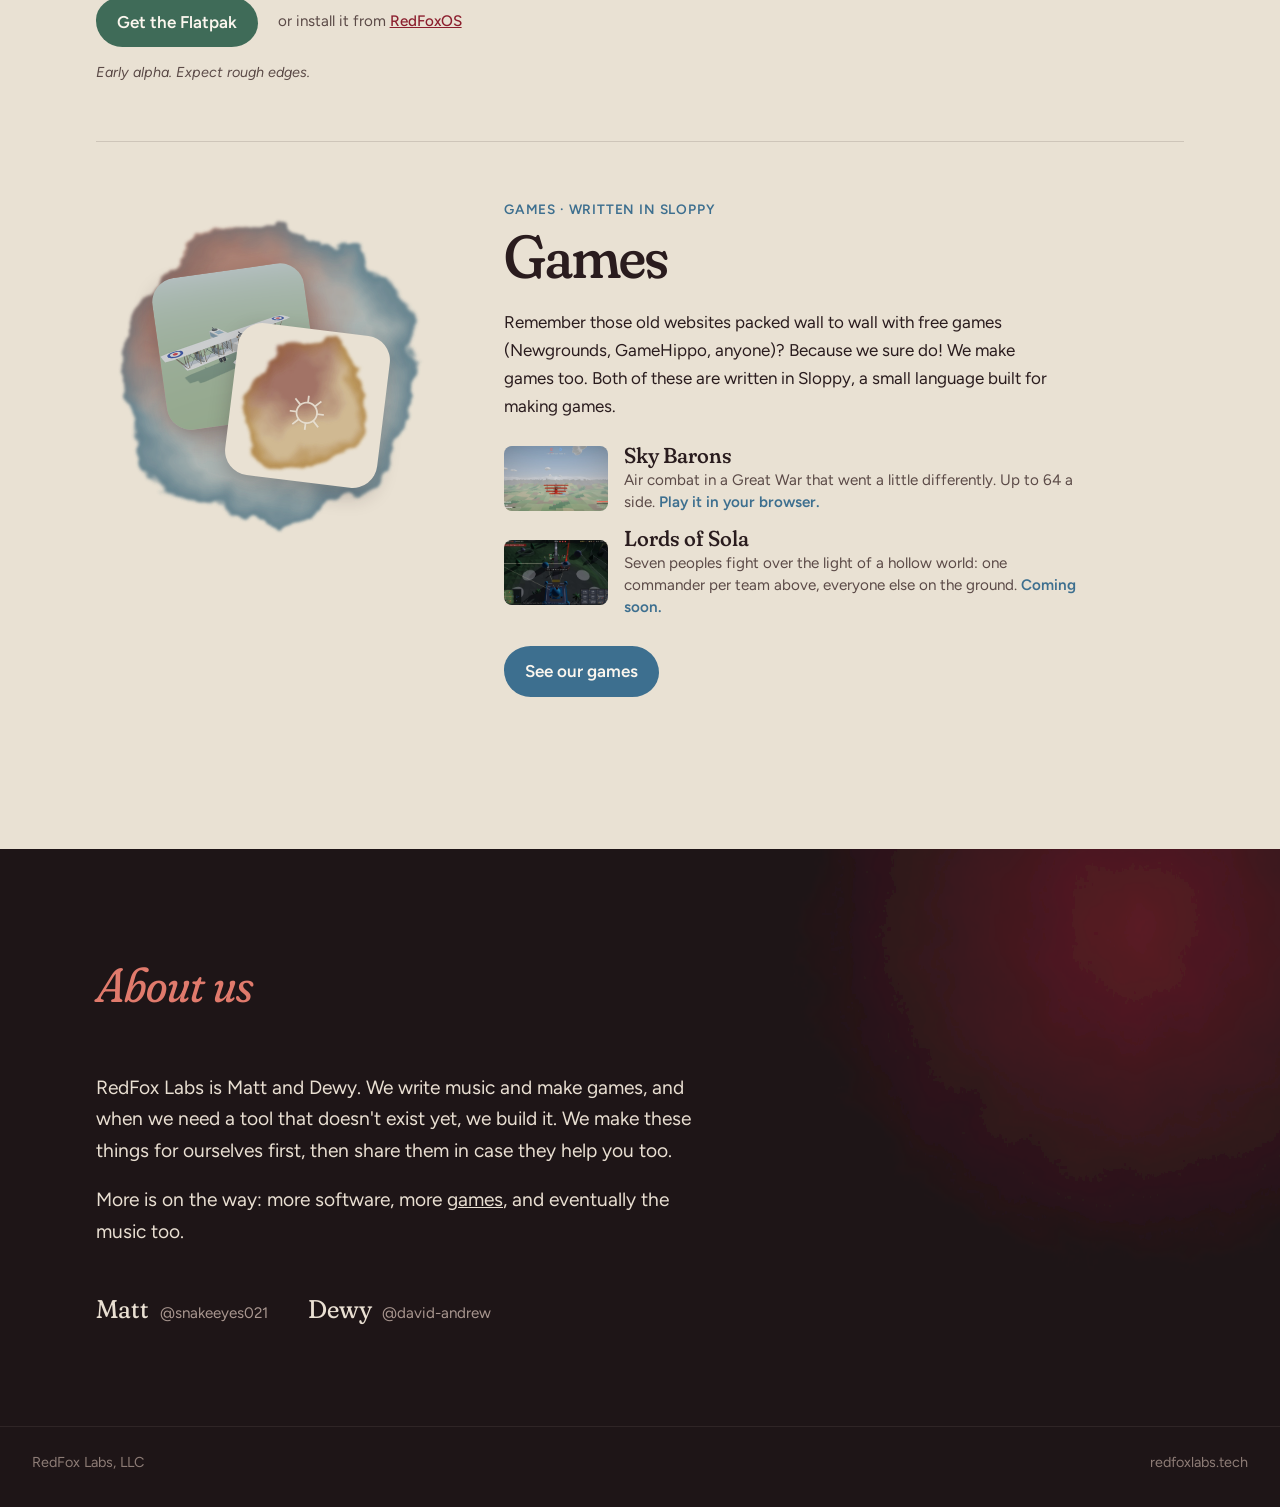
==== commit c2961d6c: "Download page for RedFoxOS's live ISOs, with an opt-in Help me choose download/ lists the three ISOs" ====
--- a/index.html
+++ b/index.html
@@ -107,7 +107,8 @@
             It's an atomic system, so updates happen all at once and you can always roll back.
           </p>
           <div class="get">
-            <a class="btn" href="https://github.com/snakeeyes021/redfox-os#installation">How to install</a>
+            <a class="btn" href="download/">Download</a>
+            <span class="or">or <a href="https://github.com/snakeeyes021/redfox-os#installation">rebase</a> a system you already have</span>
           </div>
           <div class="cmd">
             <code>rpm-ostree rebase ostree-image-signed:docker://ghcr.io/snakeeyes021/redfox-os:latest</code>
--- a/styles.css
+++ b/styles.css
@@ -443,6 +443,130 @@
   margin-left: 0.35rem;
 }
 .people a:hover { color: #e07a6c; }
+
+/* ---------- Download page ---------- */
+
+.downloads {
+  max-width: 72rem;
+  margin: 0 auto;
+  padding: 1.5rem 2rem 2rem;
+}
+
+[hidden] { display: none !important; }
+
+.images {
+  display: grid;
+  grid-template-columns: repeat(3, 1fr);
+  gap: 1.5rem;
+  align-items: start;
+}
+.image {
+  position: relative;
+  padding: 1.75rem 1.75rem 1.5rem;
+  border-radius: 18px;
+  background: color-mix(in srgb, var(--wash) 7%, var(--paper));
+  border: 1px solid color-mix(in srgb, var(--wash) 22%, transparent);
+  transition: transform 0.2s ease, opacity 0.2s ease;
+}
+.image h3 {
+  font-family: var(--serif);
+  font-variation-settings: "SOFT" 100, "opsz" 96;
+  font-weight: 500;
+  font-size: 1.7rem;
+  line-height: 1.1;
+  margin-bottom: 0.6rem;
+}
+.image > p:not(.kind):not(.files):not(.badge) { font-size: 0.98rem; }
+.image .get { margin-top: 1.25rem; }
+.files { margin-top: 0.8rem; font-size: 0.85rem; color: var(--ink-soft); }
+.files a { color: var(--ink-soft); }
+.files a:hover { color: var(--fox); }
+
+/* After "Help me choose": the suggested image first and larger. */
+.images.picked { grid-template-columns: 1.6fr 1fr 1fr; }
+.images.picked .image:not(.suggested) { opacity: 0.78; }
+.images.picked .image:not(.suggested) h3 { font-size: 1.35rem; }
+.image.suggested {
+  border: 2px solid var(--wash);
+  box-shadow: 0 10px 30px color-mix(in srgb, var(--wash) 22%, transparent);
+}
+.image.suggested h3 { font-size: 2.2rem; }
+.badge {
+  display: inline-block;
+  margin-bottom: 0.75rem;
+  padding: 0.2rem 0.75rem;
+  border-radius: 999px;
+  background: var(--wash);
+  color: #fbf6ee;
+  font-size: 0.8rem;
+  font-weight: 600;
+}
+
+.verdict {
+  max-width: 48rem;
+  margin-top: 1.5rem;
+}
+.verdict > p { margin-bottom: 0.75rem; }
+.warn {
+  padding: 0.9rem 1.1rem;
+  border-left: 3px solid #b07a1f;
+  background: color-mix(in srgb, #b07a1f 9%, var(--paper));
+  border-radius: 0 10px 10px 0;
+  font-size: 0.95rem;
+}
+.link {
+  font: 600 0.95rem var(--sans);
+  background: none;
+  border: none;
+  padding: 0;
+  color: var(--fox);
+  text-decoration: underline;
+  cursor: pointer;
+  margin-right: 0.5rem;
+}
+
+.choose {
+  margin-top: 2.25rem;
+  max-width: 48rem;
+  border-top: 1px solid rgba(42, 28, 30, 0.14);
+  padding-top: 1.25rem;
+}
+.choose summary {
+  cursor: pointer;
+  font-size: 1.05rem;
+  color: var(--ink-soft);
+}
+.choose summary span { color: var(--fox); font-weight: 600; text-decoration: underline; }
+.choose-body { padding-top: 1rem; }
+.choose-body > p { max-width: 40rem; }
+.choose h4 { margin-top: 1.4rem; font-size: 0.95rem; font-weight: 600; }
+.choose .cmd { margin-top: 0.5rem; }
+.paste { margin-top: 1.75rem; }
+.paste label { display: block; font-weight: 600; font-size: 0.95rem; margin-bottom: 0.4rem; }
+.paste-row { display: flex; gap: 0.75rem; max-width: 40rem; }
+.paste input {
+  flex: 1;
+  min-width: 0;
+  font: 0.9rem var(--mono);
+  padding: 0.65rem 0.9rem;
+  border-radius: 10px;
+  border: 1px solid rgba(42, 28, 30, 0.25);
+  background: #f4efe6;
+  color: var(--ink);
+}
+.paste input:focus { outline: 2px solid var(--fox); outline-offset: 1px; }
+.paste .btn { --wash: var(--fox); border: none; font: 600 1rem var(--sans); cursor: pointer; }
+.error { margin-top: 0.6rem; color: var(--fox); font-size: 0.95rem; }
+
+.install-steps {
+  max-width: 72rem;
+  margin: 0 auto;
+  padding: 2.5rem 2rem 5rem;
+}
+.install-steps .section-title { margin-bottom: 1.5rem; }
+.install-steps ol { max-width: 44rem; padding-left: 1.3rem; }
+.install-steps li { margin-bottom: 0.6rem; }
+.install-steps code, .note code { font: 0.85rem var(--mono); }
 
 /* ---------- Footer ---------- */
 
@@ -488,6 +612,7 @@
   .plate { max-width: 15rem; }
   .glyph { font-size: 4.5rem; }
   .foot { flex-direction: column; }
+  .images, .images.picked { grid-template-columns: 1fr; }
 }
 
 @media (max-width: 480px) {
@@ -498,5 +623,5 @@
 
 @media (prefers-reduced-motion: reduce) {
   html { scroll-behavior: auto; }
-  .btn, .toast, .deck > *, .game-list a { transition: none; }
-}
+  .btn, .toast, .deck > *, .game-list a, .image { transition: none; }
+}
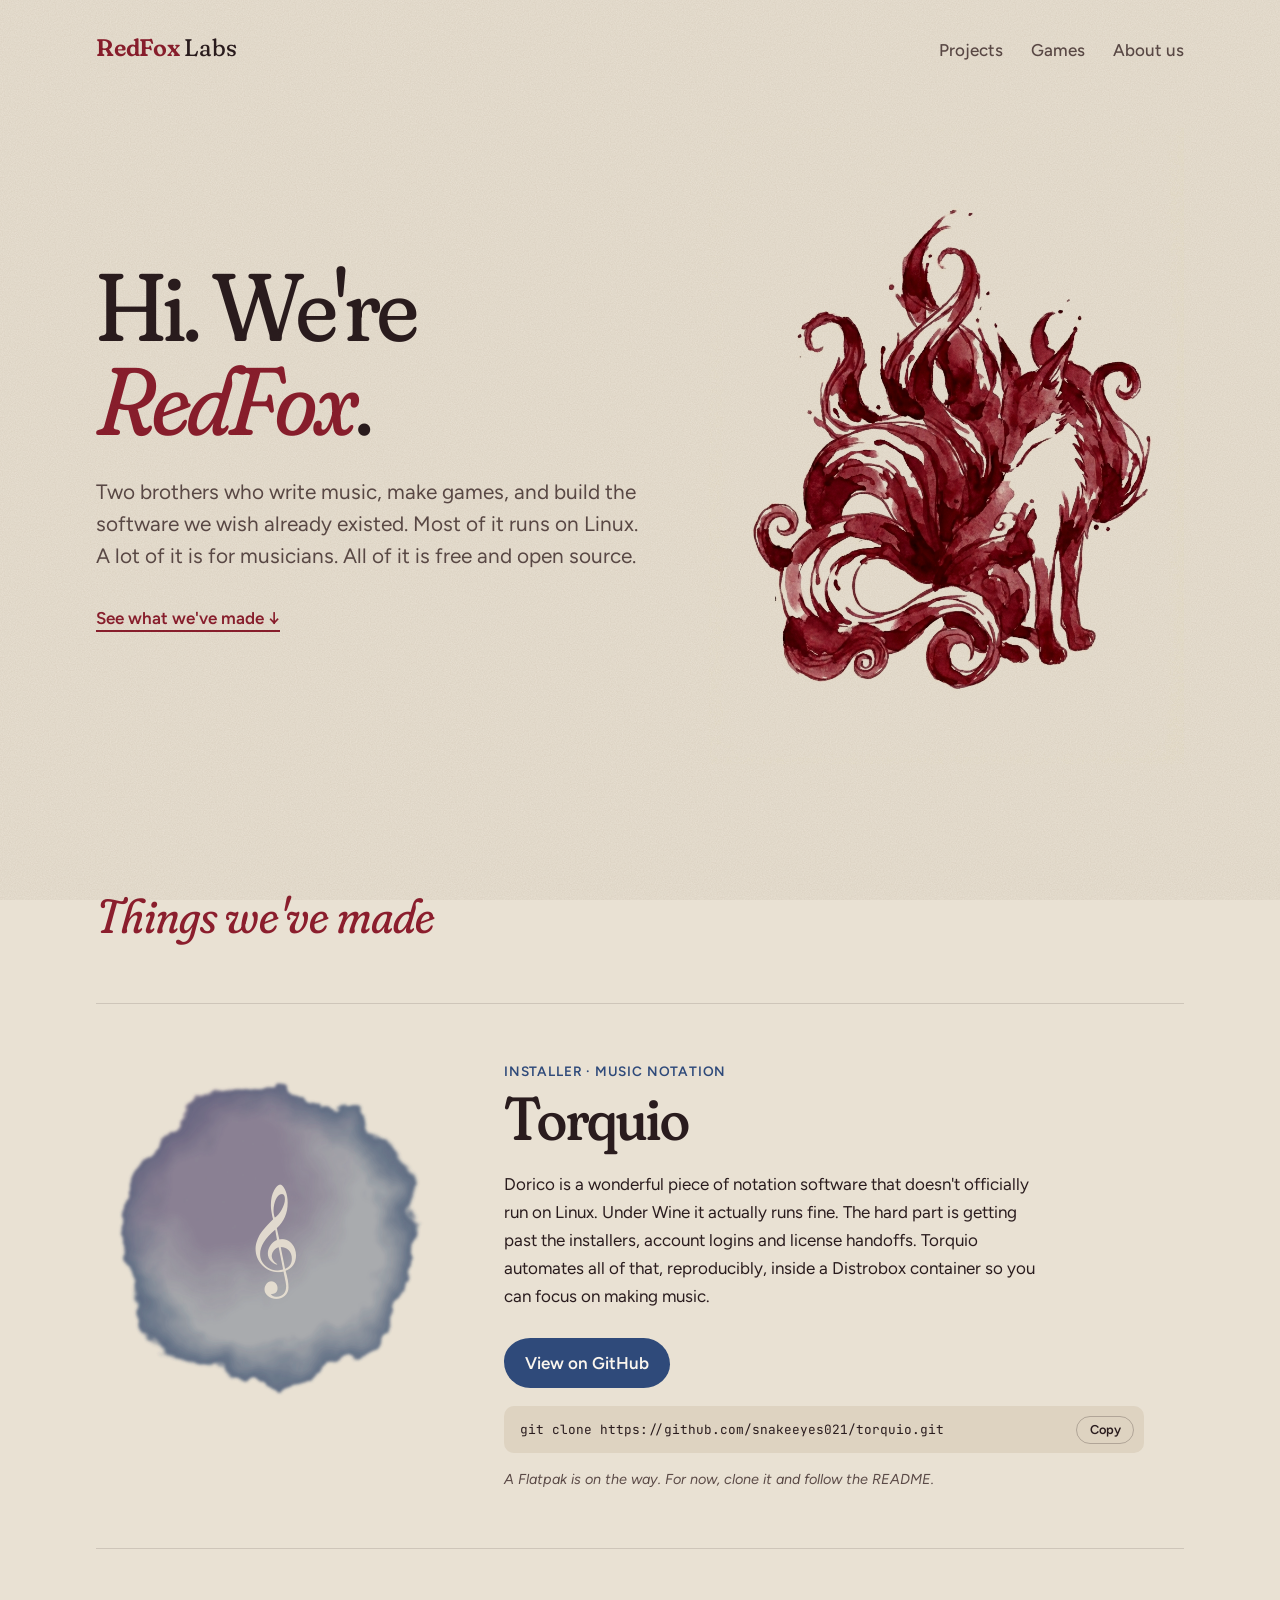
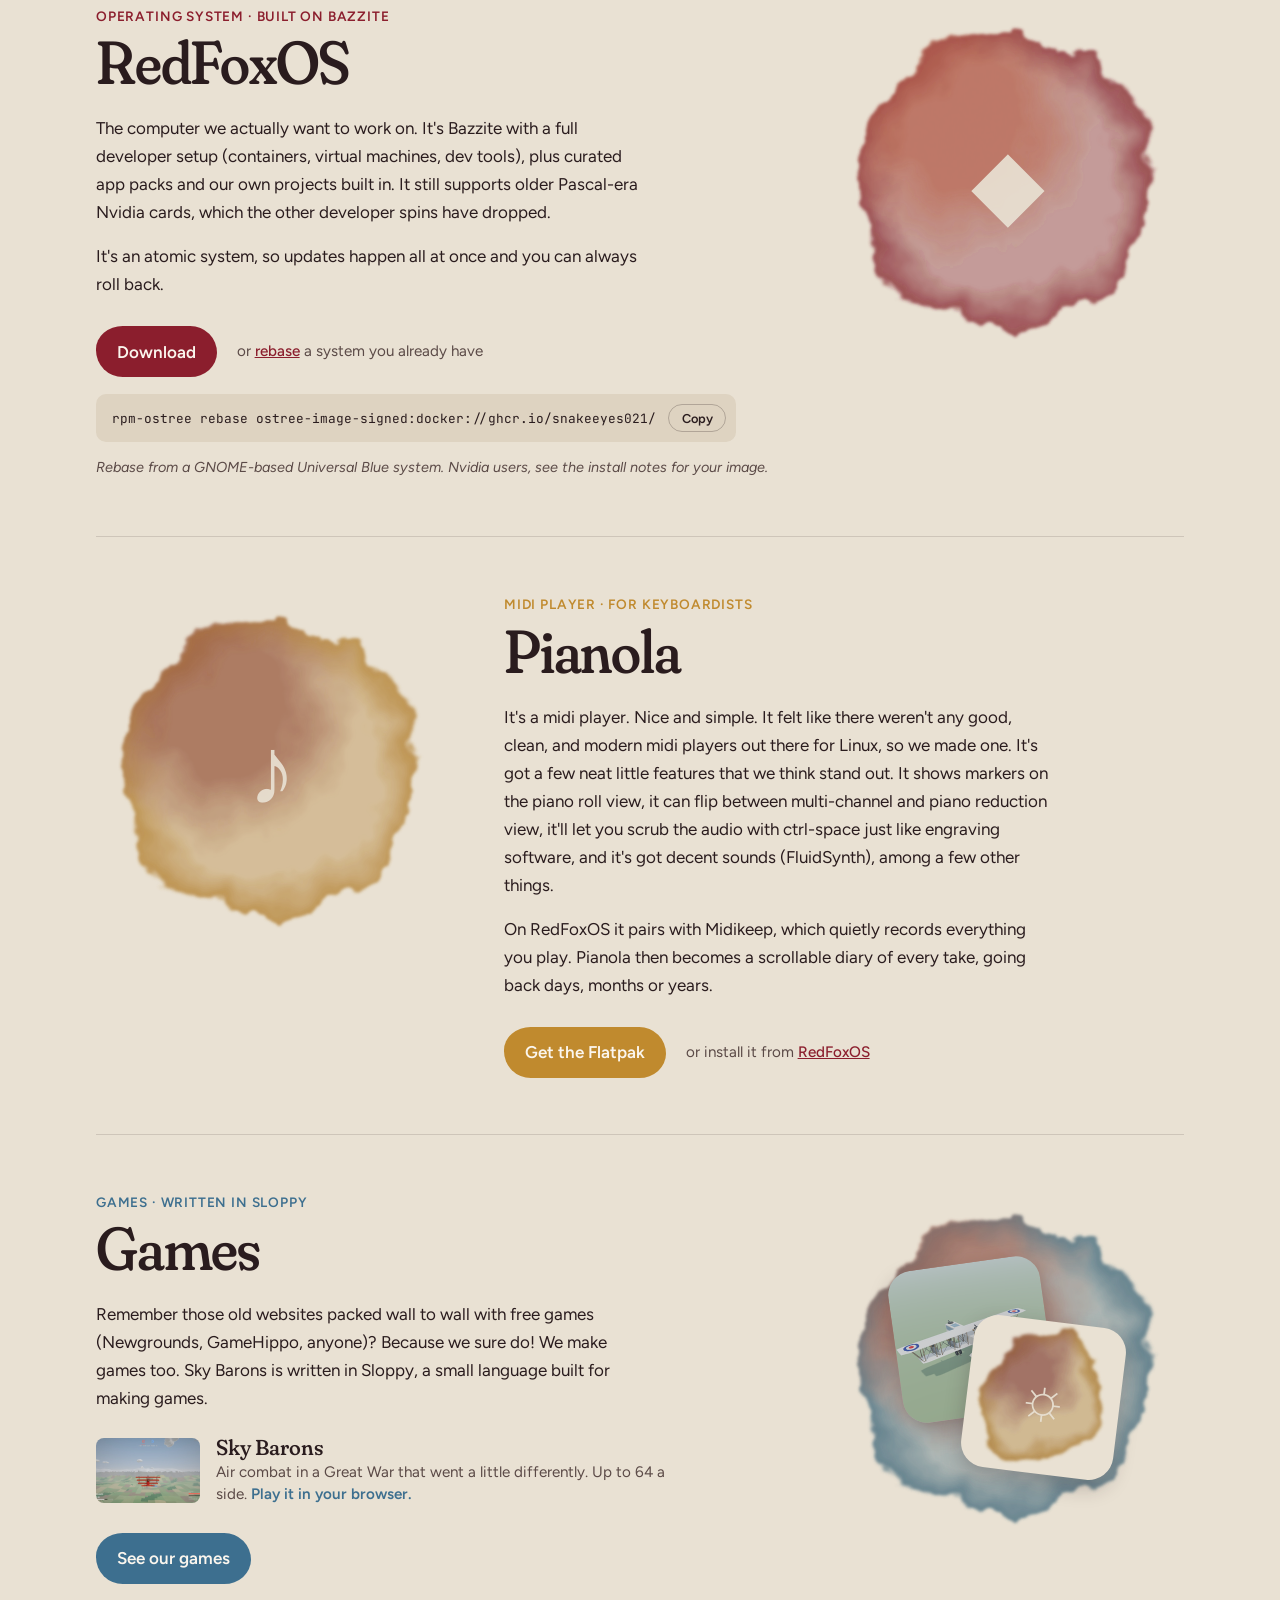
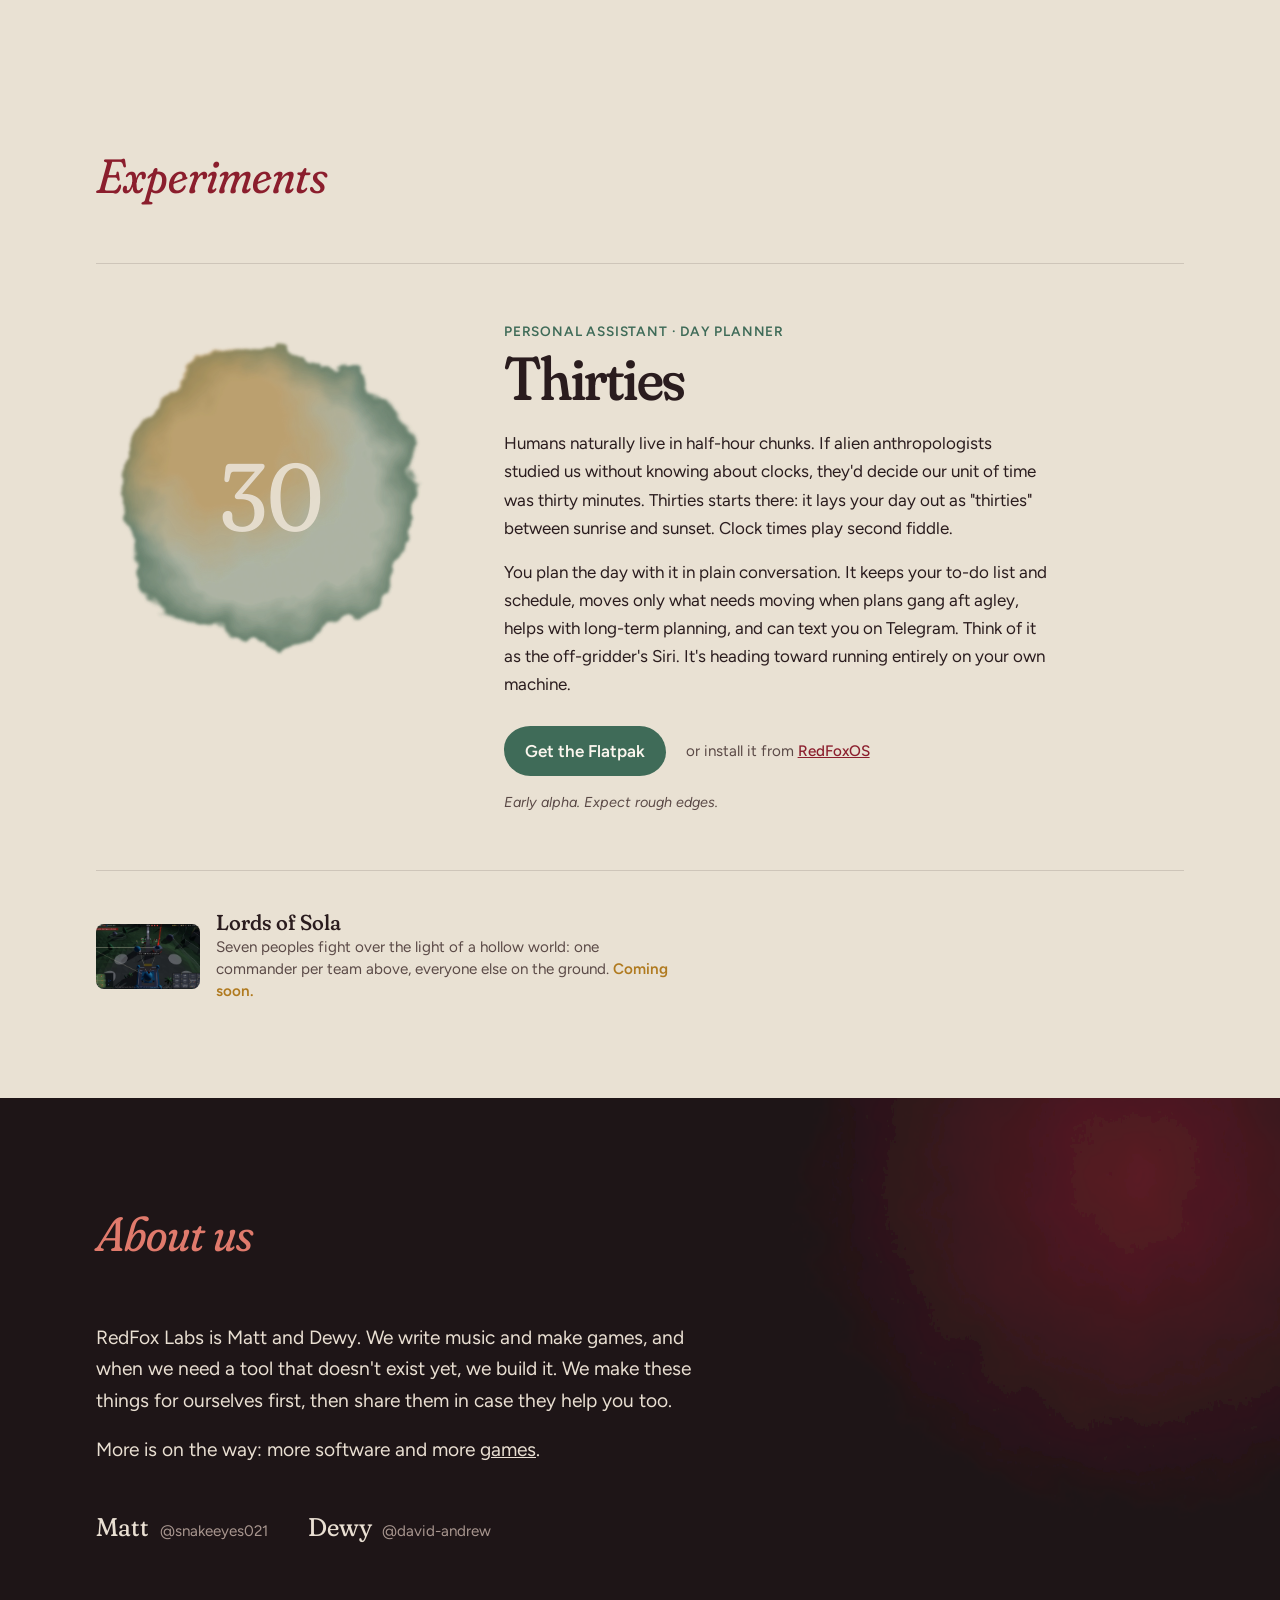
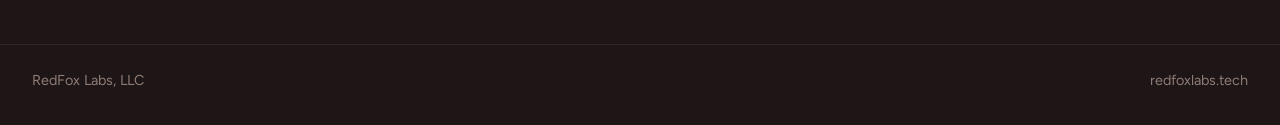
==== commit d8798825: "Move Thirties and Lords of Sola to an Experiments section; drop the music promise The home page gets" ====
--- a/index.html
+++ b/index.html
@@ -144,31 +144,6 @@
         </div>
       </article>
 
-      <article class="project" style="--wash: #3f6b58; --wash-2: #d79a3f;">
-        <div class="plate" aria-hidden="true"><span class="blot"></span><span class="glyph">30</span></div>
-        <div class="project-body">
-          <p class="kind">Personal assistant · Day planner</p>
-          <h3>Thirties</h3>
-          <p>
-            Humans naturally live in half-hour chunks. If alien anthropologists studied us without
-            knowing about clocks, they'd decide our unit of time was thirty minutes. Thirties starts
-            there: it lays your day out as "thirties" between sunrise and sunset. Clock times play
-            second fiddle.
-          </p>
-          <p>
-            You plan the day with it in plain conversation. It keeps your to-do list and schedule,
-            moves only what needs moving when plans gang aft agley, helps with long-term planning,
-            and can text you on Telegram. Think of it as the off-gridder's Siri. It's heading toward
-            running entirely on your own machine.
-          </p>
-          <div class="get">
-            <a class="btn" href="https://github.com/snakeeyes021/thirties/releases/latest">Get the Flatpak</a>
-            <span class="or">or install it from <a href="#redfox-os">RedFoxOS</a></span>
-          </div>
-          <p class="note">Early alpha. Expect rough edges.</p>
-        </div>
-      </article>
-
       <article class="project" id="games" style="--wash: #3d6f8f; --wash-2: #b5523b;">
         <div class="plate" aria-hidden="true">
           <span class="blot"></span>
@@ -182,7 +157,7 @@
           <h3>Games</h3>
           <p>
             Remember those old websites packed wall to wall with free games (Newgrounds, GameHippo,
-            anyone)? Because we sure do! We make games too. Both of these are written in Sloppy, a small
+            anyone)? Because we sure do! We make games too. Sky Barons is written in Sloppy, a small
             language built for making games.
           </p>
           <ul class="game-list">
@@ -192,18 +167,50 @@
                 <span>Air combat in a Great War that went a little differently. Up to 64 a side.
                   <em>Play it in your browser.</em></span></div>
             </a></li>
-            <li><a href="games/#lords-of-sola">
-              <img class="thumb" src="assets/lords-of-sola.jpg" alt="" width="1280" height="720">
-              <div><strong>Lords of Sola</strong>
-                <span>Seven peoples fight over the light of a hollow world: one commander per team
-                  above, everyone else on the ground. <em>Coming soon.</em></span></div>
-            </a></li>
           </ul>
           <div class="get">
             <a class="btn" href="games/">See our games</a>
           </div>
         </div>
       </article>
+    </section>
+
+    <section id="experiments" class="projects experiments">
+      <h2 class="section-title">Experiments</h2>
+
+      <article class="project" style="--wash: #3f6b58; --wash-2: #d79a3f;">
+        <div class="plate" aria-hidden="true"><span class="blot"></span><span class="glyph">30</span></div>
+        <div class="project-body">
+          <p class="kind">Personal assistant · Day planner</p>
+          <h3>Thirties</h3>
+          <p>
+            Humans naturally live in half-hour chunks. If alien anthropologists studied us without
+            knowing about clocks, they'd decide our unit of time was thirty minutes. Thirties starts
+            there: it lays your day out as "thirties" between sunrise and sunset. Clock times play
+            second fiddle.
+          </p>
+          <p>
+            You plan the day with it in plain conversation. It keeps your to-do list and schedule,
+            moves only what needs moving when plans gang aft agley, helps with long-term planning,
+            and can text you on Telegram. Think of it as the off-gridder's Siri. It's heading toward
+            running entirely on your own machine.
+          </p>
+          <div class="get">
+            <a class="btn" href="https://github.com/snakeeyes021/thirties/releases/latest">Get the Flatpak</a>
+            <span class="or">or install it from <a href="#redfox-os">RedFoxOS</a></span>
+          </div>
+          <p class="note">Early alpha. Expect rough edges.</p>
+        </div>
+      </article>
+
+      <ul class="game-list experiment-list" style="--wash: #b07a1f;">
+        <li><a href="games/#lords-of-sola">
+          <img class="thumb" src="assets/lords-of-sola.jpg" alt="" width="1280" height="720">
+          <div><strong>Lords of Sola</strong>
+            <span>Seven peoples fight over the light of a hollow world: one commander per team
+              above, everyone else on the ground. <em>Coming soon.</em></span></div>
+        </a></li>
+      </ul>
     </section>
 
     <section id="us" class="us">
@@ -215,7 +222,7 @@
           ourselves first, then share them in case they help you too.
         </p>
         <p>
-          More is on the way: more software, more <a href="games/">games</a>, and eventually the music too.
+          More is on the way: more software and more <a href="games/">games</a>.
         </p>
         <ul class="people">
           <li><a href="https://github.com/snakeeyes021">Matt <span>@snakeeyes021</span></a></li>
--- a/styles.css
+++ b/styles.css
@@ -286,6 +286,16 @@
 .page-intro h1 { margin-bottom: 1.25rem; }
 
 .games { padding-top: 0; }
+
+/* Things we're not happy with yet, after the main list */
+.experiments { padding-top: 0; }
+.experiments .experiment-list {
+  max-width: none;
+  margin-top: 0;
+  padding-top: 2.5rem;
+  border-top: 1px solid rgba(42, 28, 30, 0.14);
+}
+.experiment-list li { max-width: 36rem; }
 
 /* A game's own icon, sitting in the wash */
 .plate .icon {
@@ -476,37 +486,43 @@
   line-height: 1.1;
   margin-bottom: 0.6rem;
 }
-.image > p:not(.kind):not(.files):not(.badge) { font-size: 0.98rem; }
+.image > p:not(.kind):not(.files):not(.not-for):not(.cards-toggle) { font-size: 0.98rem; }
 .image .get { margin-top: 1.25rem; }
+.image .not-for { margin-top: 0.6rem; font-size: 0.88rem; color: var(--ink-soft); }
+.image .cards-toggle { margin-top: 0.6rem; font-size: 0.88rem; }
+.image .cards-toggle .link { font-size: 0.88rem; padding: 0.35rem 0; min-height: 2.75rem; }
+.image .card-list {
+  margin-top: 0.25rem;
+  padding: 0.6rem 0.85rem;
+  border-left: 3px solid var(--ink-soft);
+  background: color-mix(in srgb, var(--ink-soft) 6%, transparent);
+  font-size: 0.88rem;
+}
+.image .card-list ul { list-style: none; margin: 0.3rem 0; padding: 0; }
+.image .card-list li { margin: 0.1rem 0; }
+.image .card-list p:last-child { margin-top: 0.4rem; color: var(--ink-soft); }
 .files { margin-top: 0.8rem; font-size: 0.85rem; color: var(--ink-soft); }
 .files a { color: var(--ink-soft); }
 .files a:hover { color: var(--fox); }
 
-/* After "Help me choose": the suggested image first and larger. */
-.images.picked { grid-template-columns: 1.6fr 1fr 1fr; }
-.images.picked .image:not(.suggested) { opacity: 0.78; }
-.images.picked .image:not(.suggested) h3 { font-size: 1.35rem; }
-.image.suggested {
-  border: 2px solid var(--wash);
-  box-shadow: 0 10px 30px color-mix(in srgb, var(--wash) 22%, transparent);
-}
-.image.suggested h3 { font-size: 2.2rem; }
-.badge {
-  display: inline-block;
-  margin-bottom: 0.75rem;
-  padding: 0.2rem 0.75rem;
-  border-radius: 999px;
-  background: var(--wash);
-  color: #fbf6ee;
-  font-size: 0.8rem;
-  font-weight: 600;
-}
-
-.verdict {
-  max-width: 48rem;
-  margin-top: 1.5rem;
-}
-.verdict > p { margin-bottom: 0.75rem; }
+
+/* Card colours follow the chip makers: AMD & Intel red and blue, NVIDIA
+   green, older NVIDIA a faded green. */
+.image[data-image="redfox-os"] { --wash: #a3302b; --wash-alt: #2c5c9c; --wash-2: #2c5c9c; }
+.image[data-image="redfox-os-nvidia"] { --wash: #4a7a1c; --wash-2: #76a83a; }
+.image[data-image="redfox-os-nvidia-legacy"] { --wash: #6a8457; --wash-2: #a4b894; }
+.image[data-image="redfox-os"] {
+  border-color: transparent;
+  background:
+    linear-gradient(125deg, color-mix(in srgb, var(--wash) 8%, var(--paper)),
+      color-mix(in srgb, var(--wash-alt) 8%, var(--paper))) padding-box,
+    linear-gradient(125deg, color-mix(in srgb, var(--wash) 30%, transparent),
+      color-mix(in srgb, var(--wash-alt) 30%, transparent)) border-box;
+}
+.image[data-image="redfox-os"] .btn {
+  background: linear-gradient(100deg, var(--wash), var(--wash-alt));
+}
+
 .warn {
   padding: 0.9rem 1.1rem;
   border-left: 3px solid #b07a1f;
@@ -541,21 +557,6 @@
 .choose-body > p { max-width: 40rem; }
 .choose h4 { margin-top: 1.4rem; font-size: 0.95rem; font-weight: 600; }
 .choose .cmd { margin-top: 0.5rem; }
-.paste { margin-top: 1.75rem; }
-.paste label { display: block; font-weight: 600; font-size: 0.95rem; margin-bottom: 0.4rem; }
-.paste-row { display: flex; gap: 0.75rem; max-width: 40rem; }
-.paste input {
-  flex: 1;
-  min-width: 0;
-  font: 0.9rem var(--mono);
-  padding: 0.65rem 0.9rem;
-  border-radius: 10px;
-  border: 1px solid rgba(42, 28, 30, 0.25);
-  background: #f4efe6;
-  color: var(--ink);
-}
-.paste input:focus { outline: 2px solid var(--fox); outline-offset: 1px; }
-.paste .btn { --wash: var(--fox); border: none; font: 600 1rem var(--sans); cursor: pointer; }
 .error { margin-top: 0.6rem; color: var(--fox); font-size: 0.95rem; }
 
 .install-steps {
@@ -612,7 +613,7 @@
   .plate { max-width: 15rem; }
   .glyph { font-size: 4.5rem; }
   .foot { flex-direction: column; }
-  .images, .images.picked { grid-template-columns: 1fr; }
+  .images { grid-template-columns: 1fr; }
 }
 
 @media (max-width: 480px) {
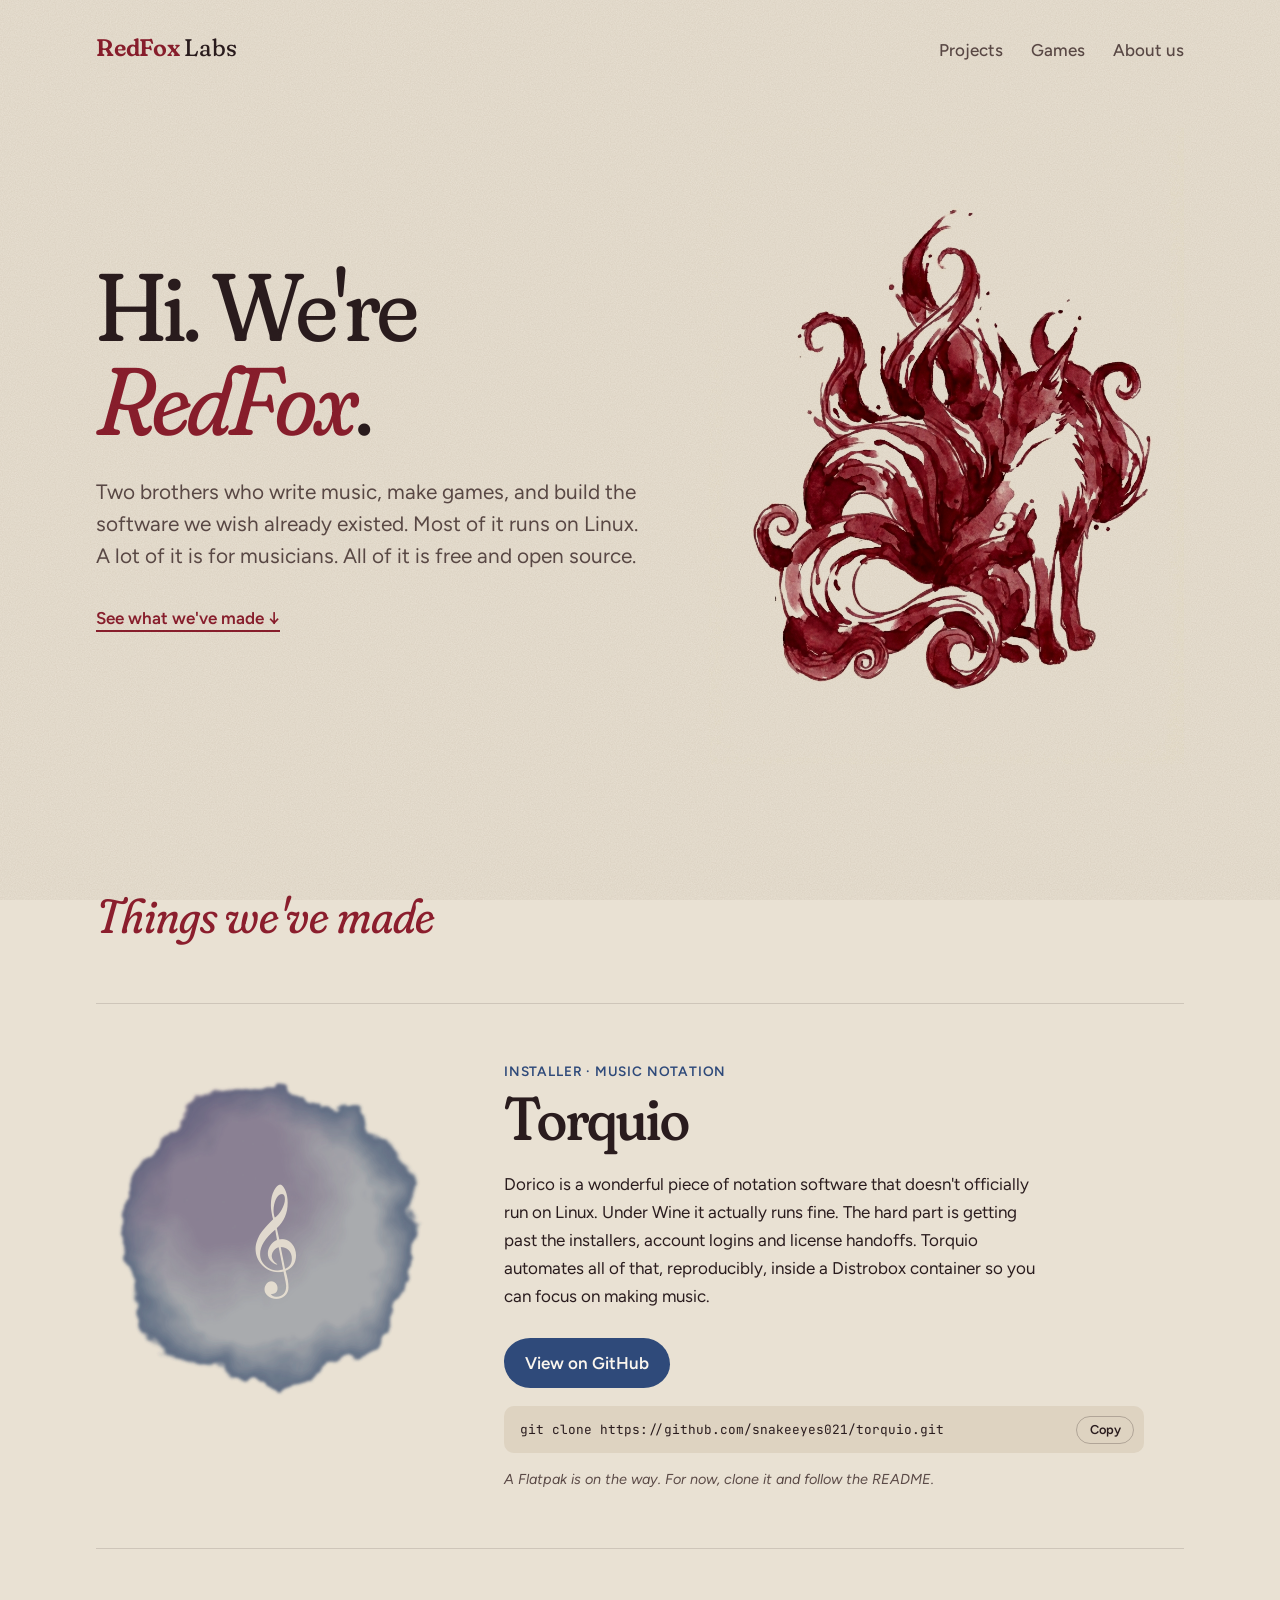
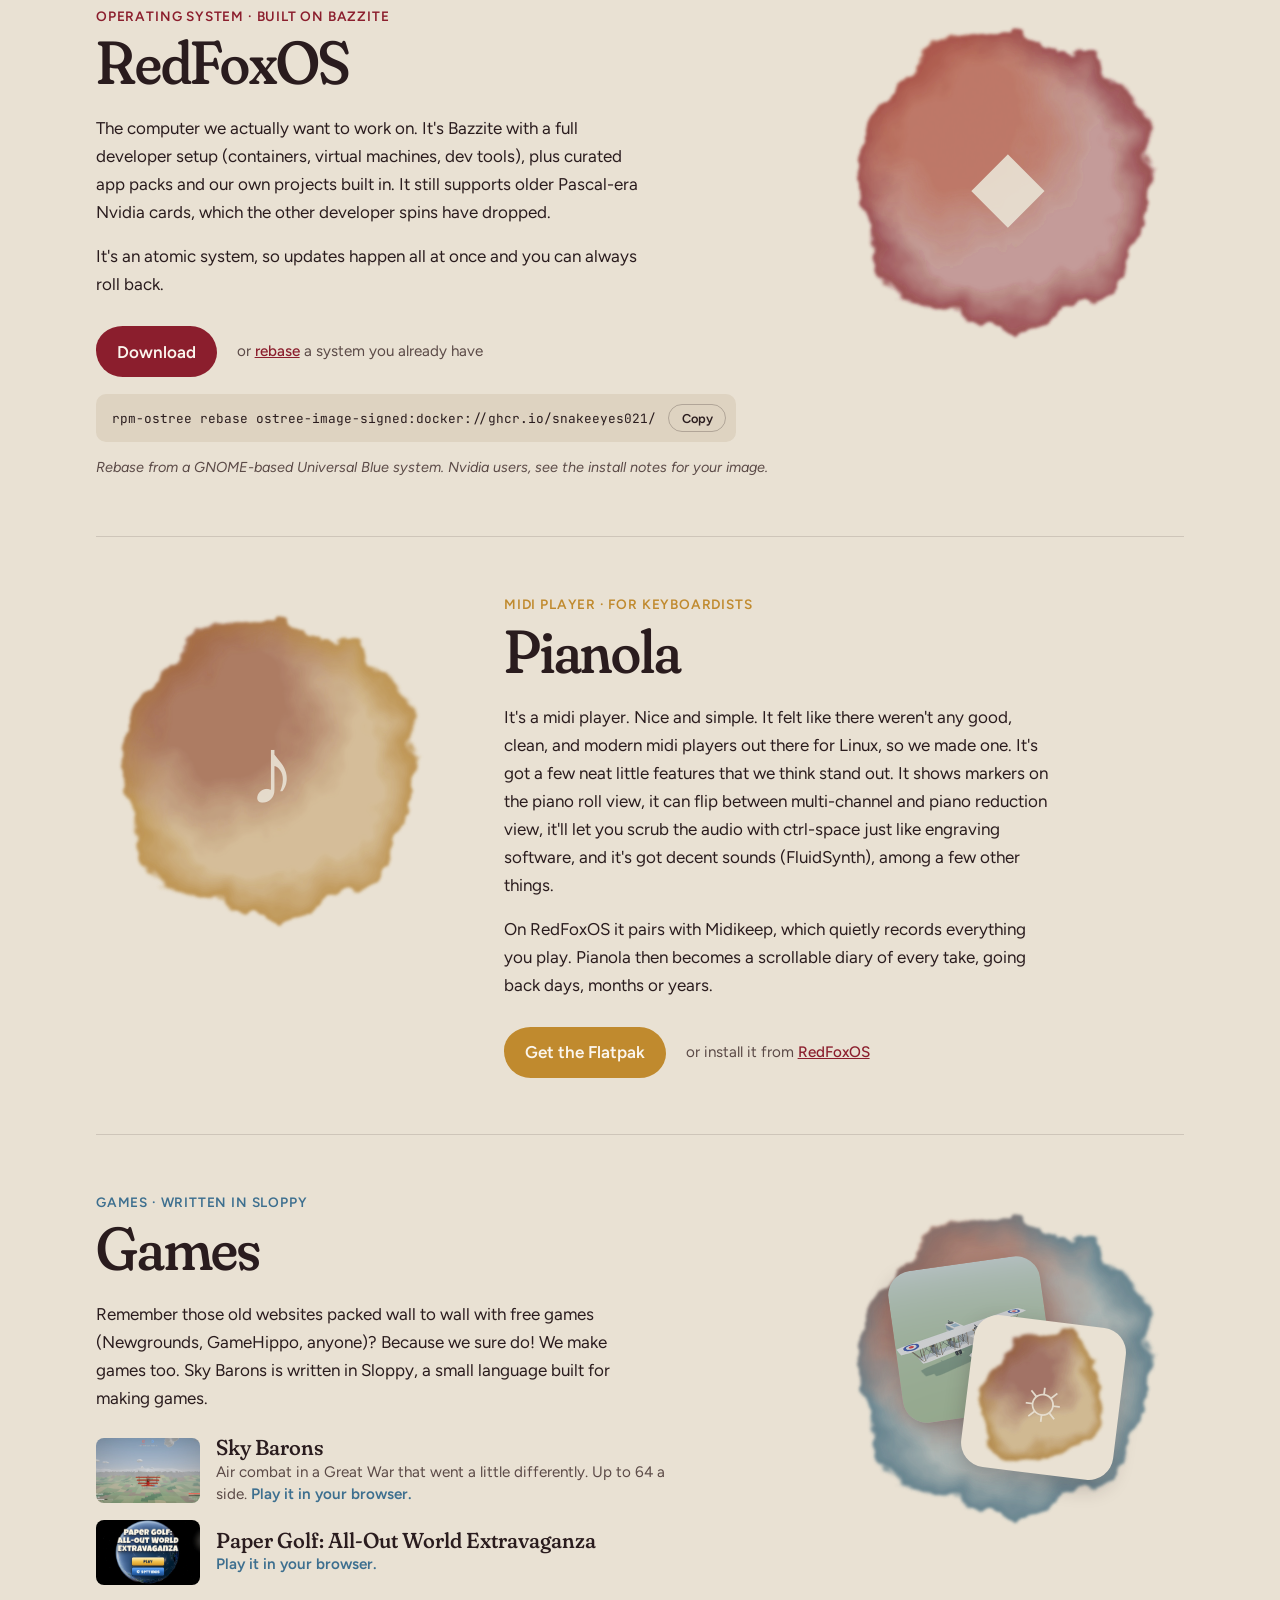
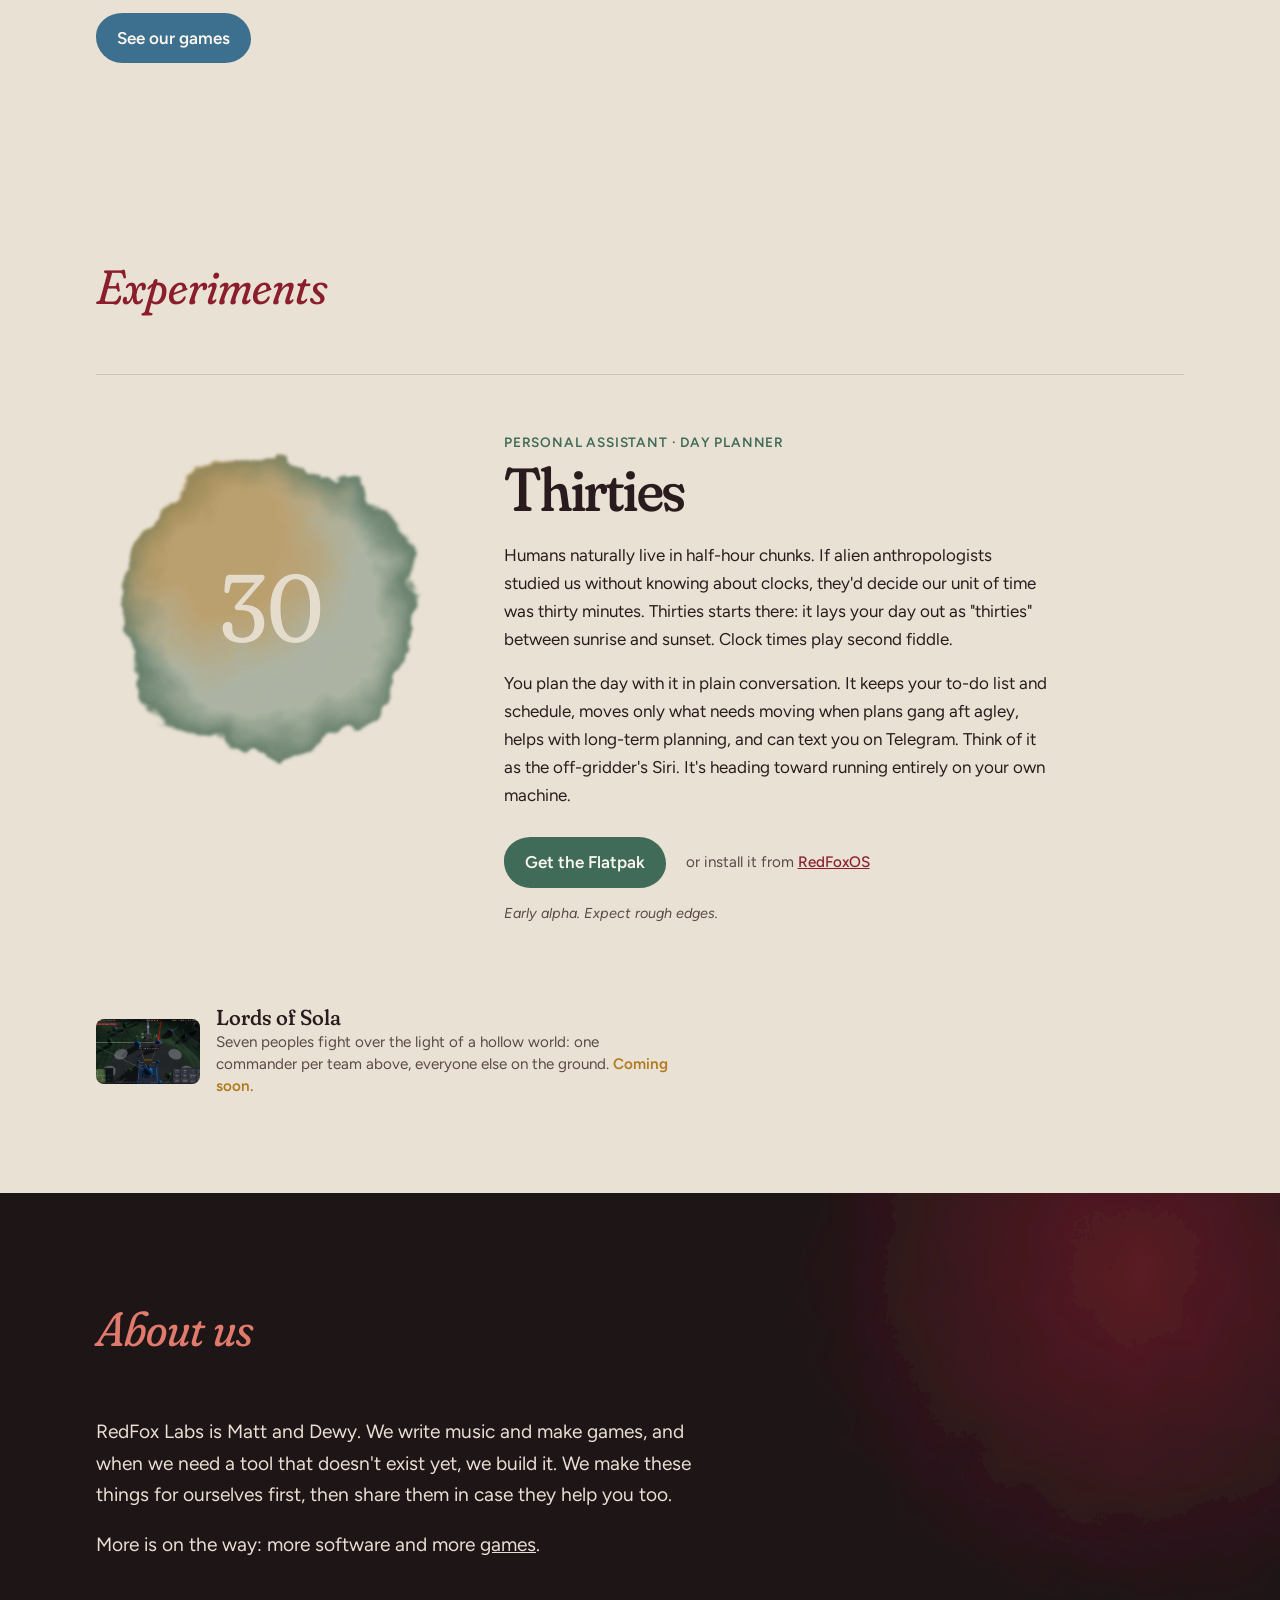
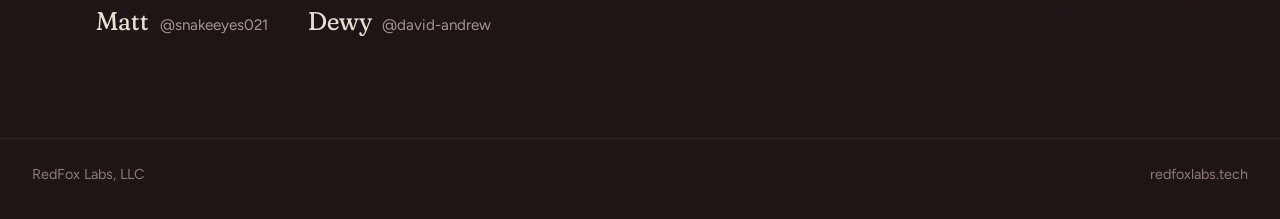
==== commit c452b532: "Games: Paper Golf: All-Out World Extravaganza A card on the Games page, beside Sky Barons, with the " ====
--- a/index.html
+++ b/index.html
@@ -166,6 +166,11 @@
               <div><strong>Sky Barons</strong>
                 <span>Air combat in a Great War that went a little differently. Up to 64 a side.
                   <em>Play it in your browser.</em></span></div>
+            </a></li>
+            <li><a href="games/#paper-golf">
+              <img class="thumb" src="assets/paper-golf.jpg" alt="" width="1280" height="720">
+              <div><strong>Paper Golf: All-Out World Extravaganza</strong>
+                <span><em>Play it in your browser.</em></span></div>
             </a></li>
           </ul>
           <div class="get">
--- a/styles.css
+++ b/styles.css
@@ -208,6 +208,10 @@
   margin-bottom: 1.25rem;
 }
 
+/* A card's text column may shrink below its longest command, which then
+   scrolls in its own box instead of widening the page on phones. */
+.project-body { min-width: 0; }
+
 .project-body > p:not(.kind):not(.note) {
   max-width: var(--measure);
   margin-bottom: 1rem;
@@ -248,6 +252,7 @@
 }
 .cmd code {
   flex: 1;
+  min-width: 0;
   font-family: var(--mono);
   font-size: 0.8rem;
   overflow-x: auto;
@@ -286,16 +291,6 @@
 .page-intro h1 { margin-bottom: 1.25rem; }
 
 .games { padding-top: 0; }
-
-/* Things we're not happy with yet, after the main list */
-.experiments { padding-top: 0; }
-.experiments .experiment-list {
-  max-width: none;
-  margin-top: 0;
-  padding-top: 2.5rem;
-  border-top: 1px solid rgba(42, 28, 30, 0.14);
-}
-.experiment-list li { max-width: 36rem; }
 
 /* A game's own icon, sitting in the wash */
 .plate .icon {
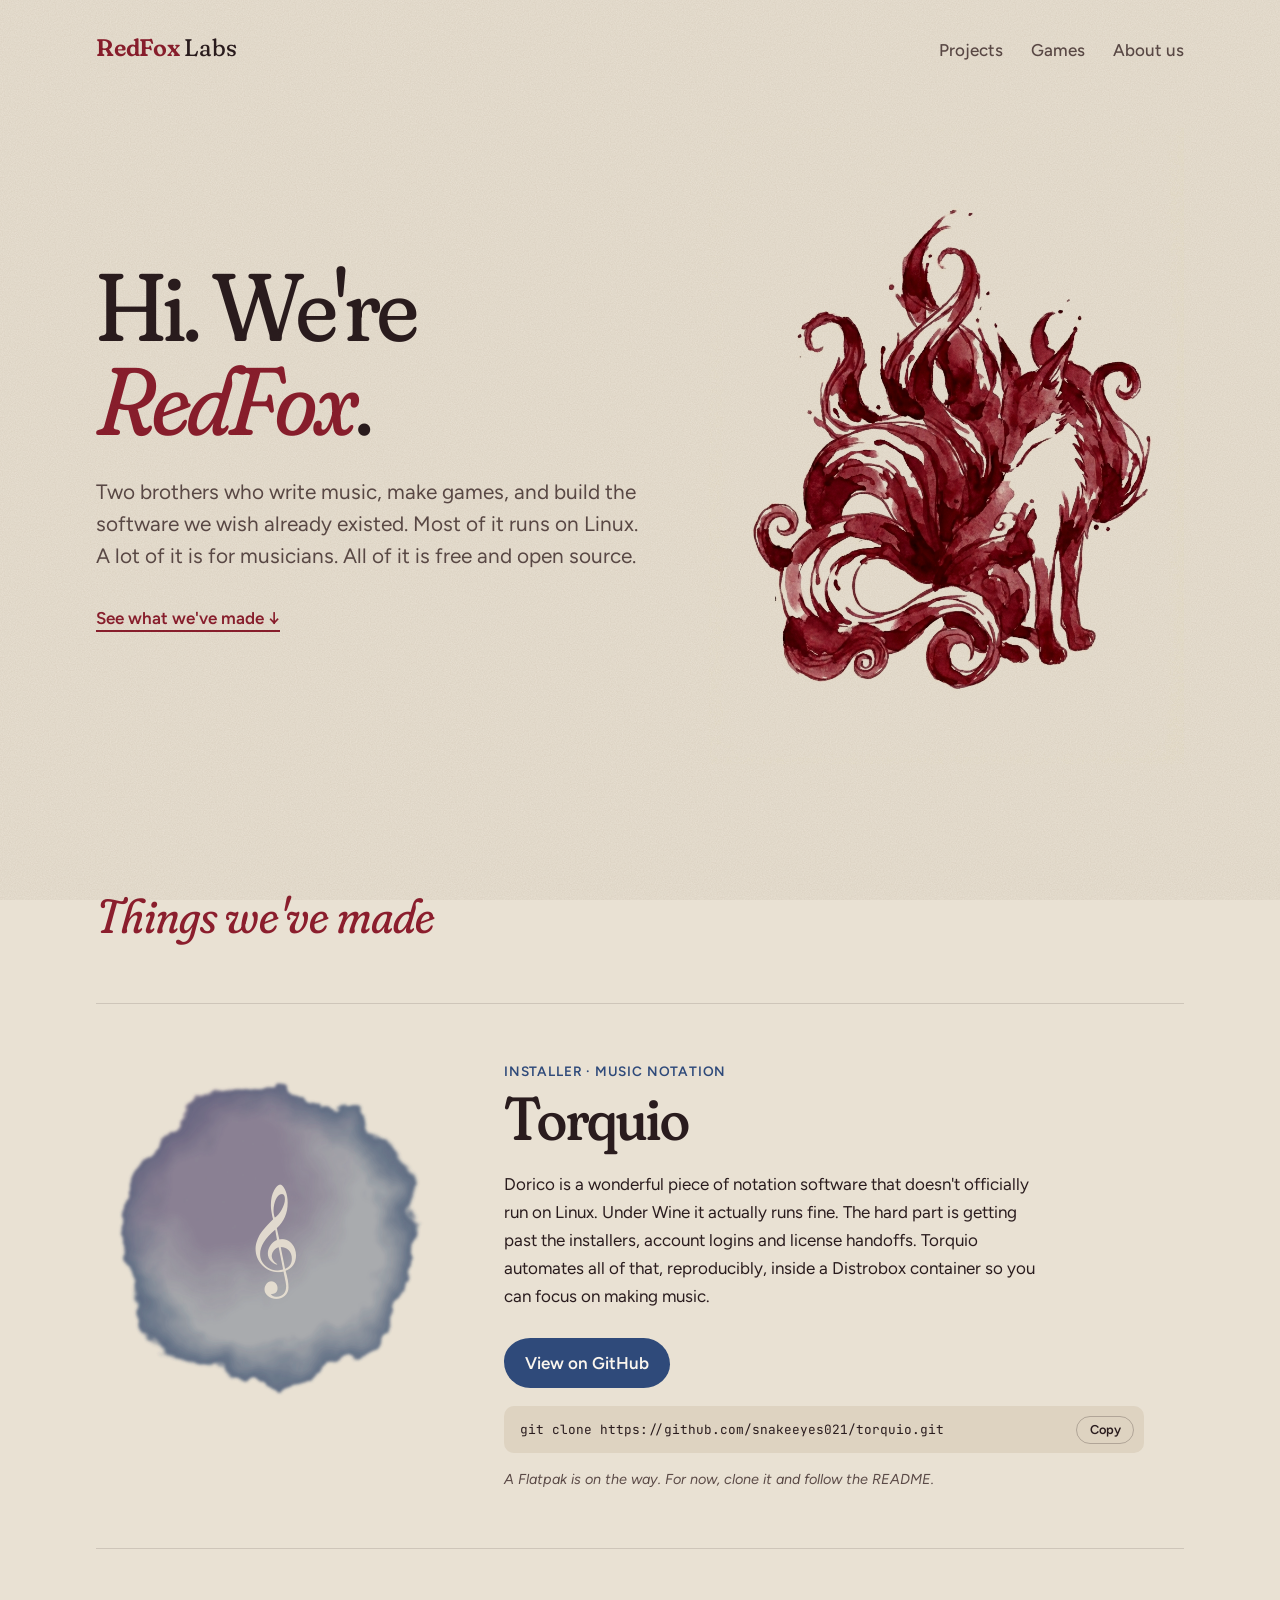
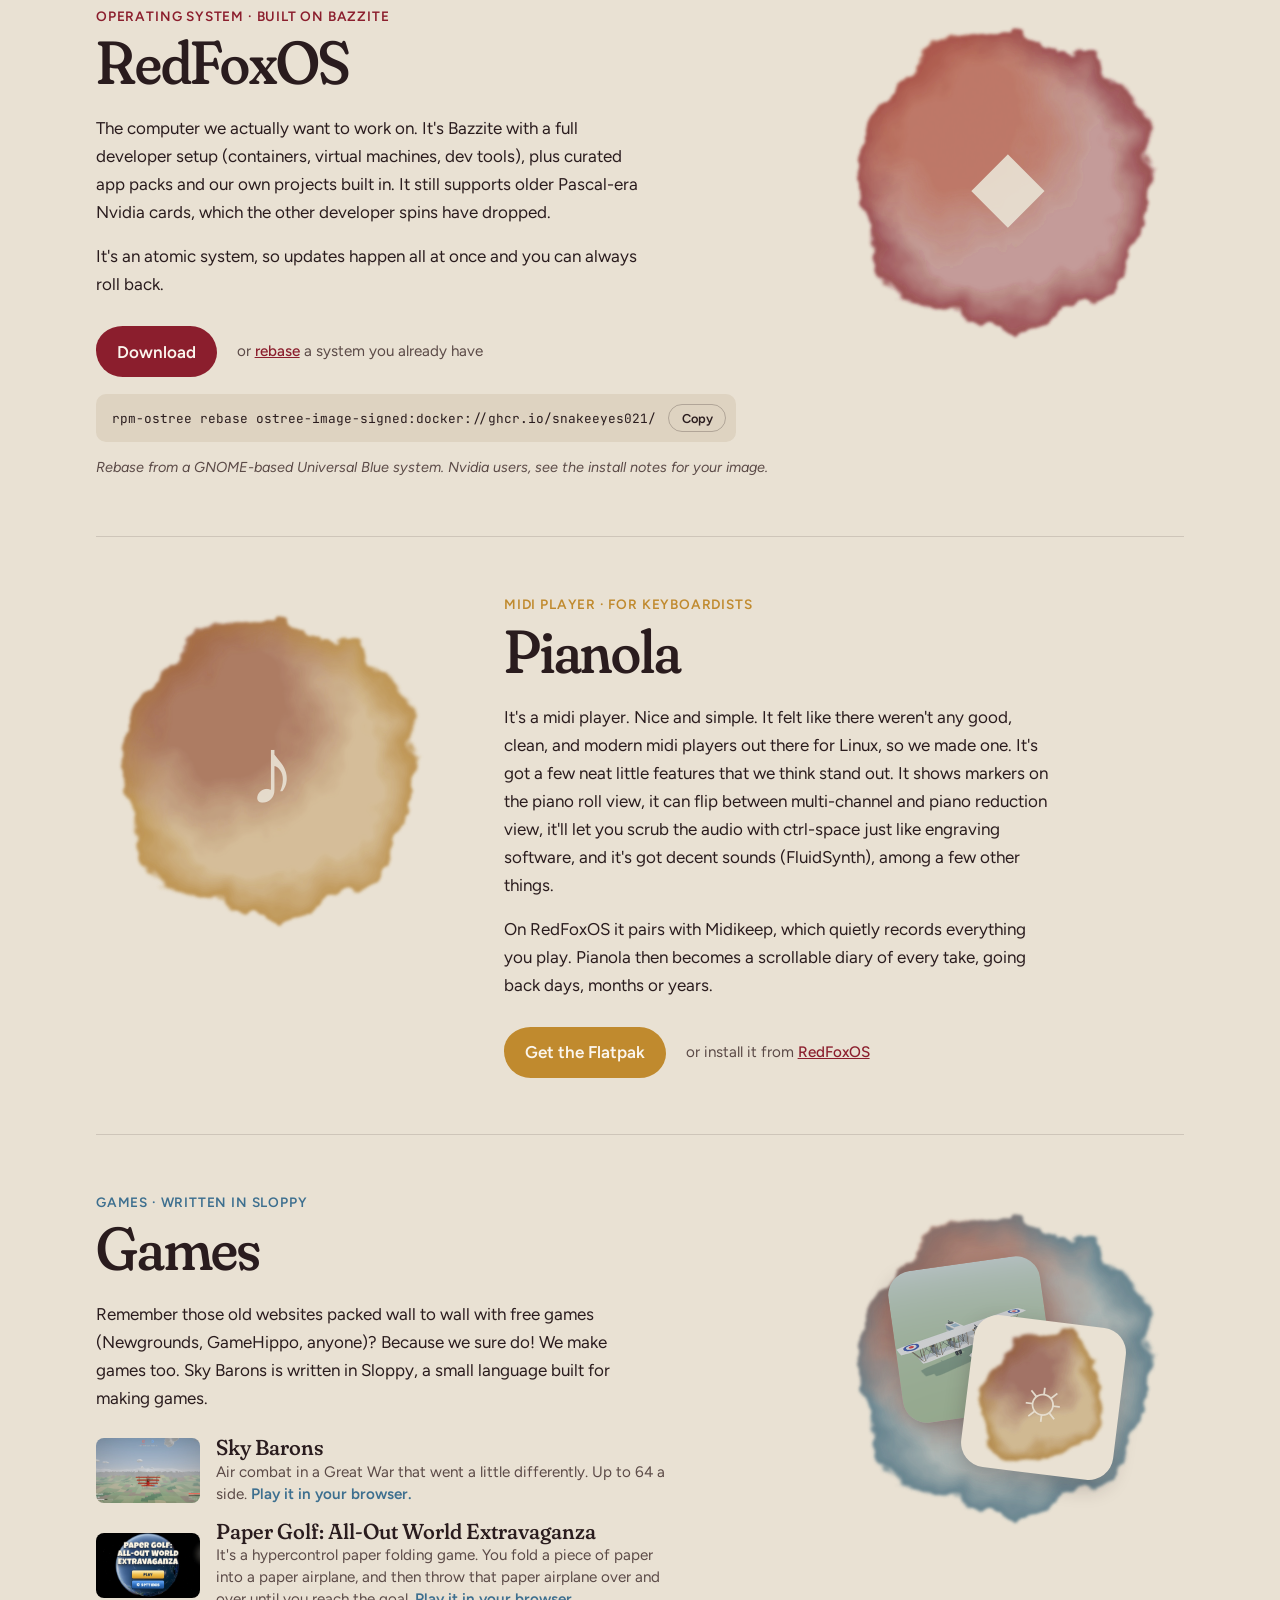
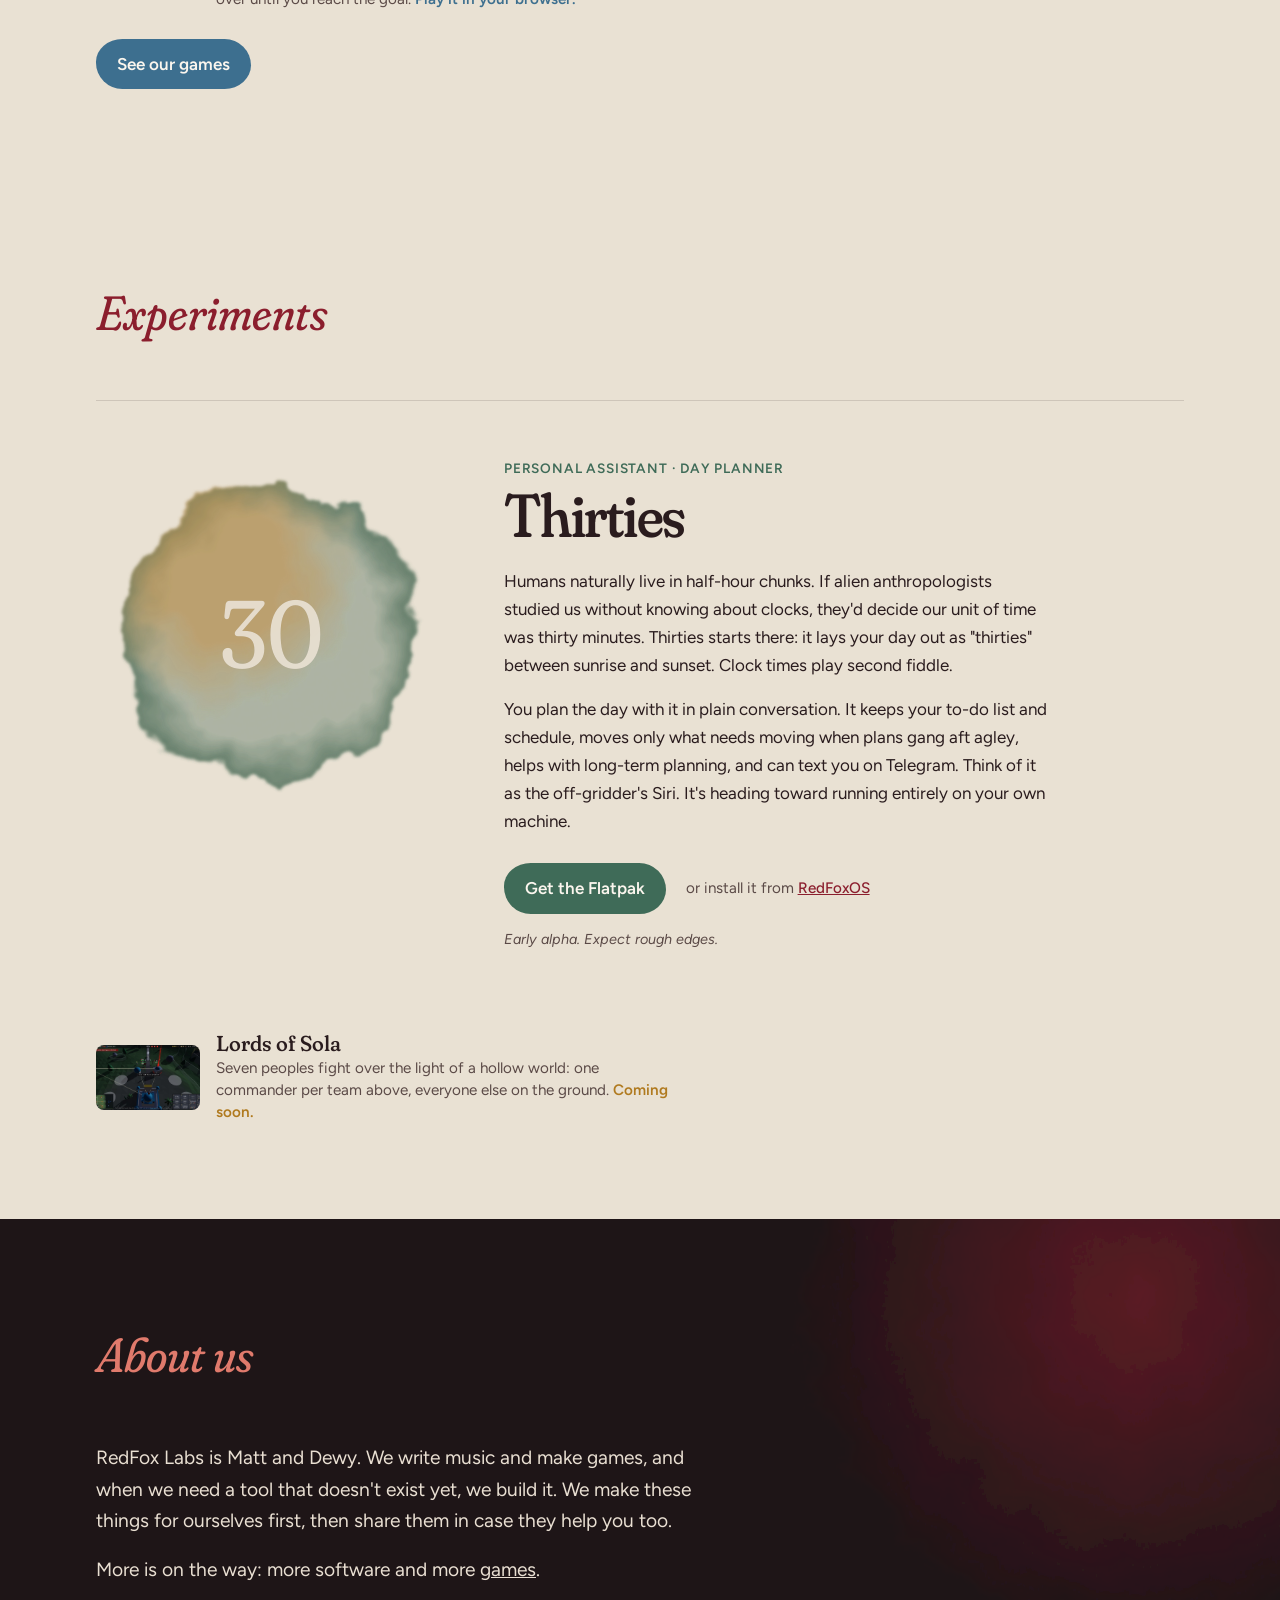
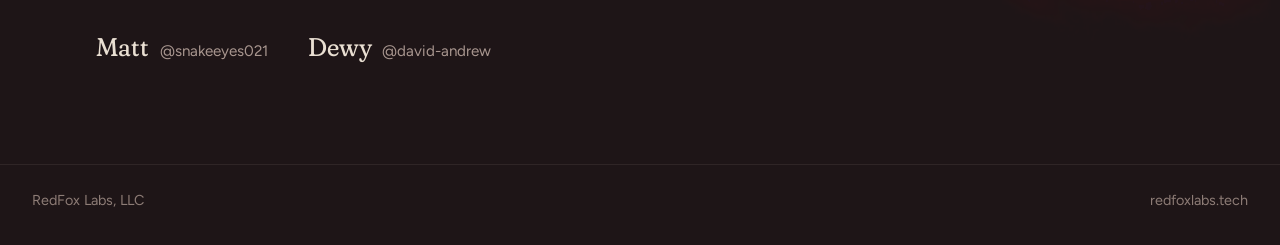
==== commit 83be15ce: "Games: Paper Golf's description On its card on the Games page and in its entry on the home page." ====
--- a/index.html
+++ b/index.html
@@ -170,7 +170,9 @@
             <li><a href="games/#paper-golf">
               <img class="thumb" src="assets/paper-golf.jpg" alt="" width="1280" height="720">
               <div><strong>Paper Golf: All-Out World Extravaganza</strong>
-                <span><em>Play it in your browser.</em></span></div>
+                <span>It's a hypercontrol paper folding game. You fold a piece of paper into a paper
+                  airplane, and then throw that paper airplane over and over until you reach the goal.
+                  <em>Play it in your browser.</em></span></div>
             </a></li>
           </ul>
           <div class="get">
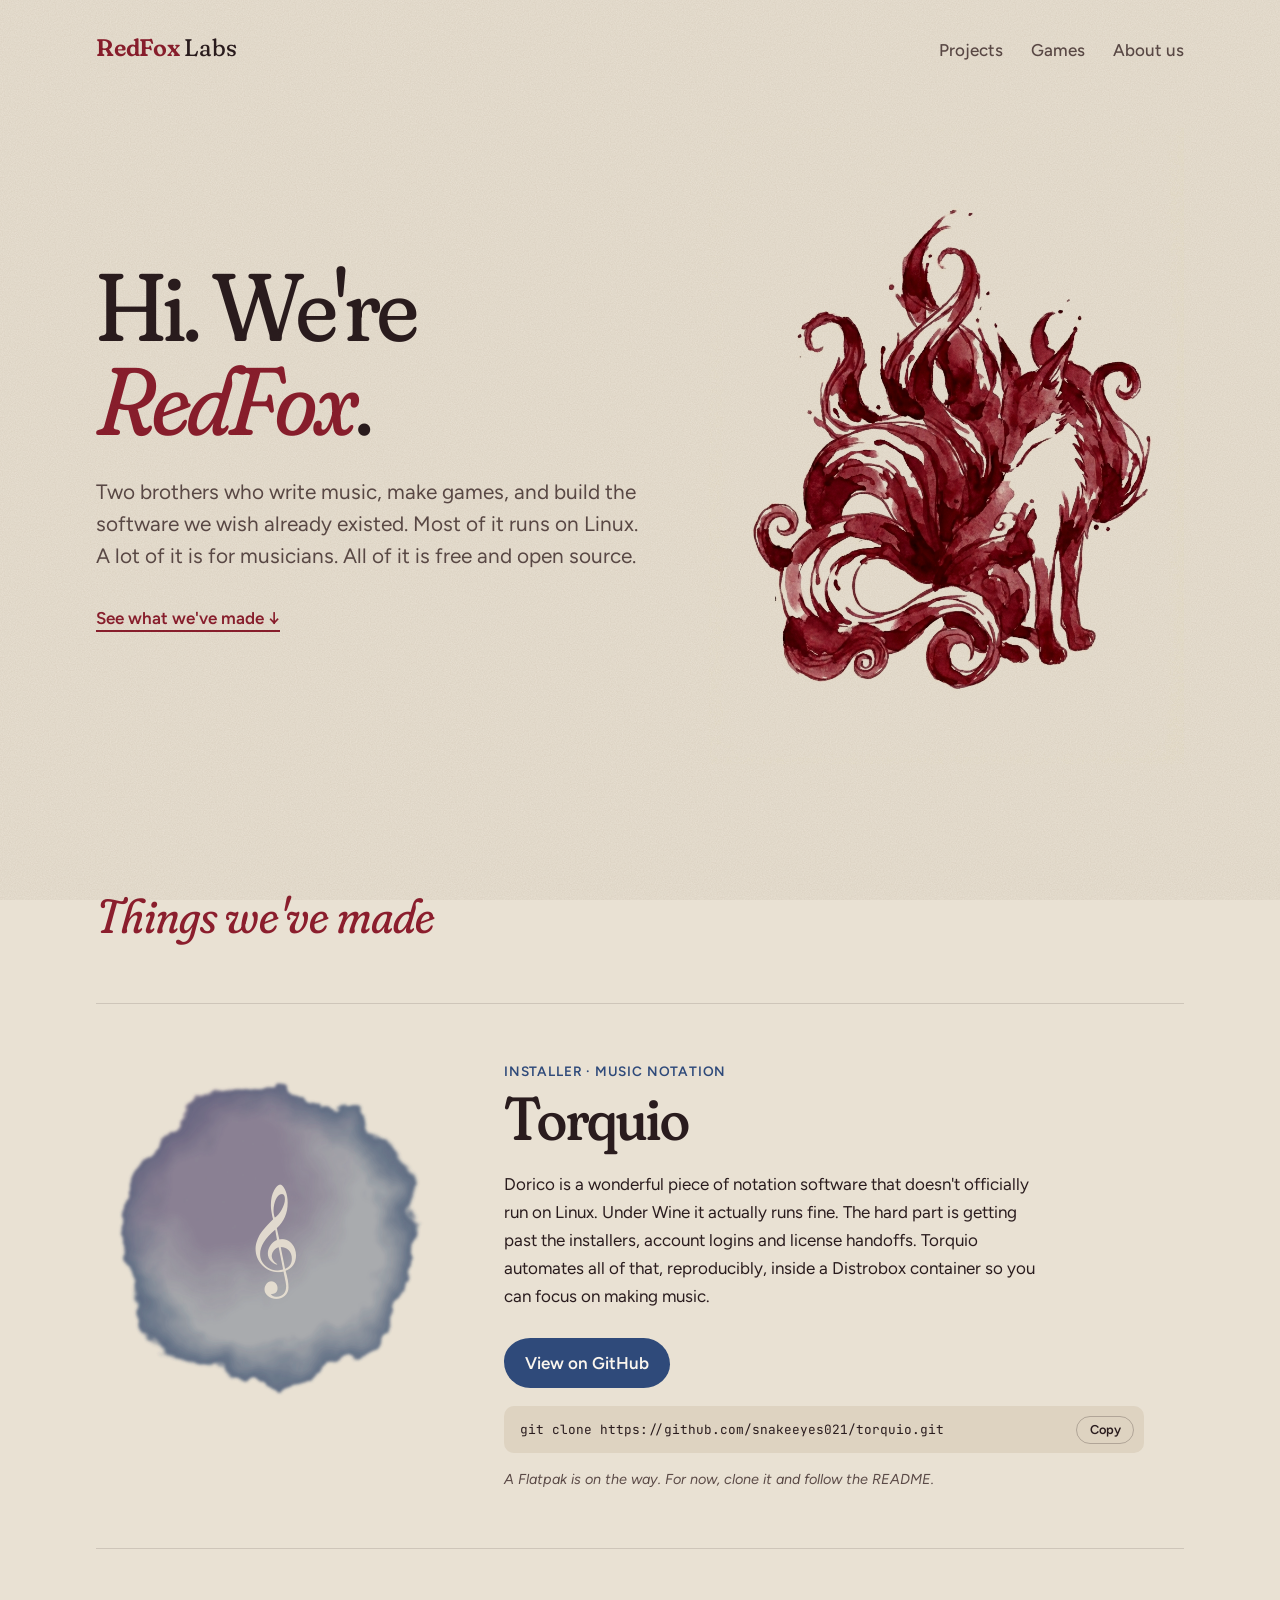
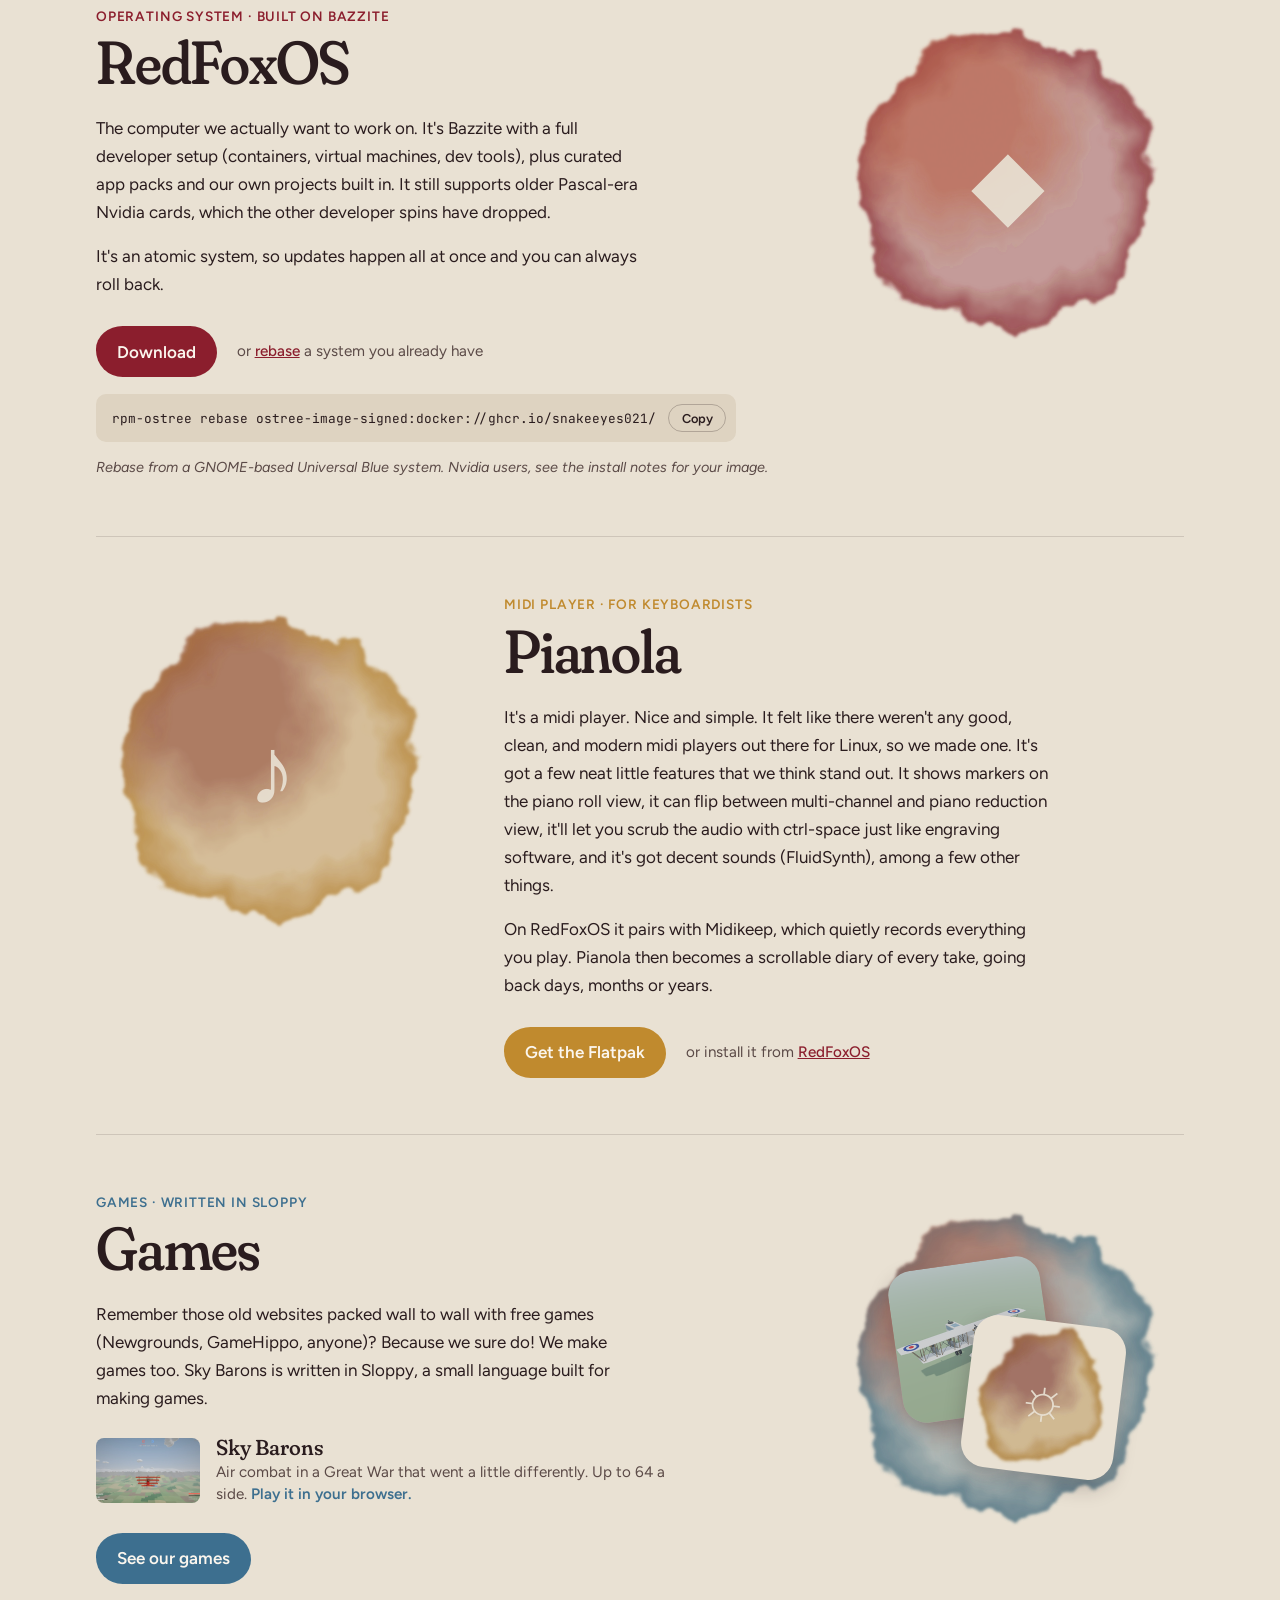
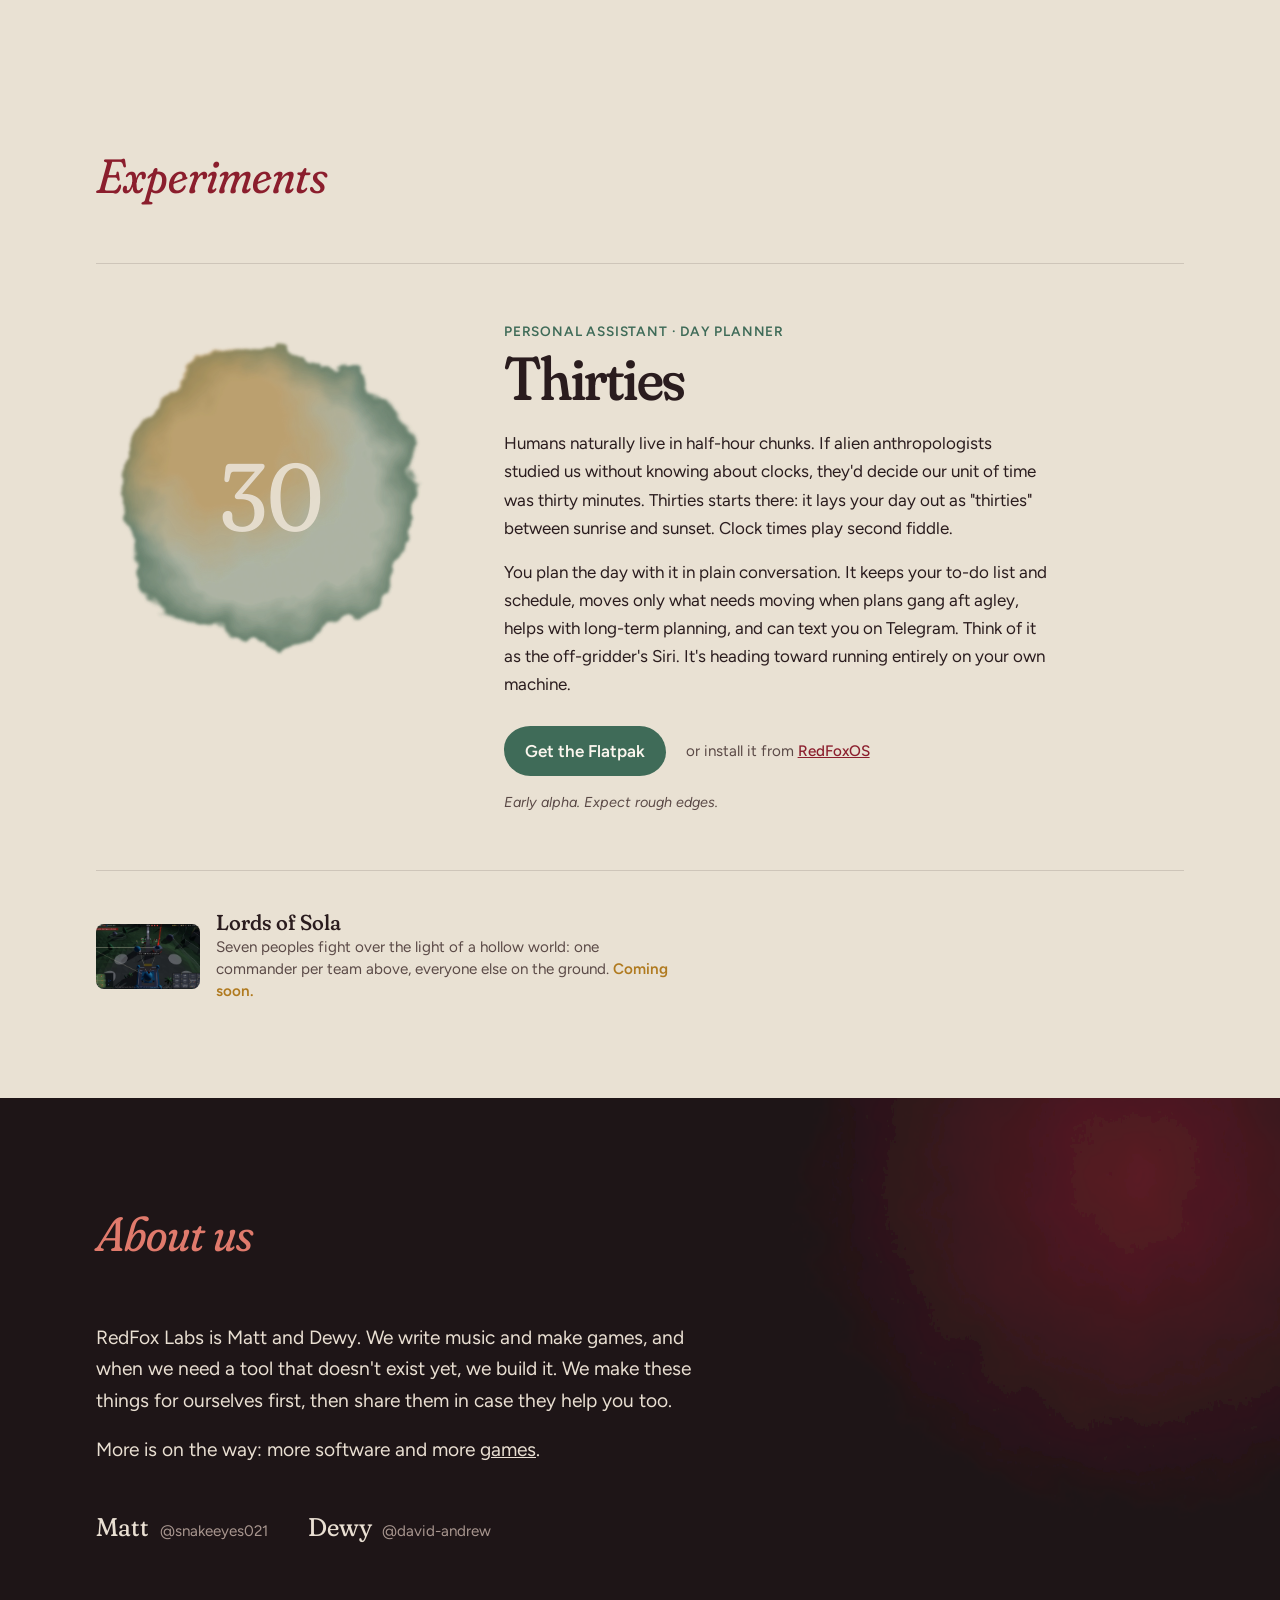
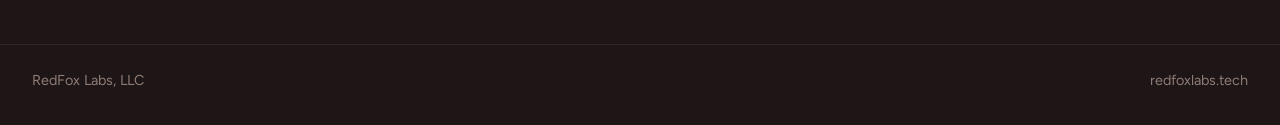
==== commit 87a80bab: "Merge pull request #5 from snakeeyes021/fix/experiments-and-music Experiments section for Thirties a" ====
--- a/index.html
+++ b/index.html
@@ -165,13 +165,6 @@
               <img class="thumb" src="assets/sky-barons.jpg" alt="" width="1280" height="720">
               <div><strong>Sky Barons</strong>
                 <span>Air combat in a Great War that went a little differently. Up to 64 a side.
-                  <em>Play it in your browser.</em></span></div>
-            </a></li>
-            <li><a href="games/#paper-golf">
-              <img class="thumb" src="assets/paper-golf.jpg" alt="" width="1280" height="720">
-              <div><strong>Paper Golf: All-Out World Extravaganza</strong>
-                <span>It's a hypercontrol paper folding game. You fold a piece of paper into a paper
-                  airplane, and then throw that paper airplane over and over until you reach the goal.
                   <em>Play it in your browser.</em></span></div>
             </a></li>
           </ul>
--- a/styles.css
+++ b/styles.css
@@ -291,6 +291,16 @@
 .page-intro h1 { margin-bottom: 1.25rem; }
 
 .games { padding-top: 0; }
+
+/* Things we're not happy with yet, after the main list */
+.experiments { padding-top: 0; }
+.experiments .experiment-list {
+  max-width: none;
+  margin-top: 0;
+  padding-top: 2.5rem;
+  border-top: 1px solid rgba(42, 28, 30, 0.14);
+}
+.experiment-list li { max-width: 36rem; }
 
 /* A game's own icon, sitting in the wash */
 .plate .icon {
@@ -517,6 +527,15 @@
 .image[data-image="redfox-os"] .btn {
   background: linear-gradient(100deg, var(--wash), var(--wash-alt));
 }
+
+/* The graphics helpers link to the card they recommend
+   (download/#redfox-os-nvidia and so on): that card gets a ring in its own
+   colour and the others fade back. Without an anchor, nothing changes. */
+.image { scroll-margin-top: 2rem; }
+.image:target {
+  box-shadow: 0 0 0 3px var(--wash), 0 12px 32px -12px color-mix(in srgb, var(--wash) 55%, transparent);
+}
+.images:has(.image:target) .image:not(:target) { opacity: 0.55; }
 
 .warn {
   padding: 0.9rem 1.1rem;
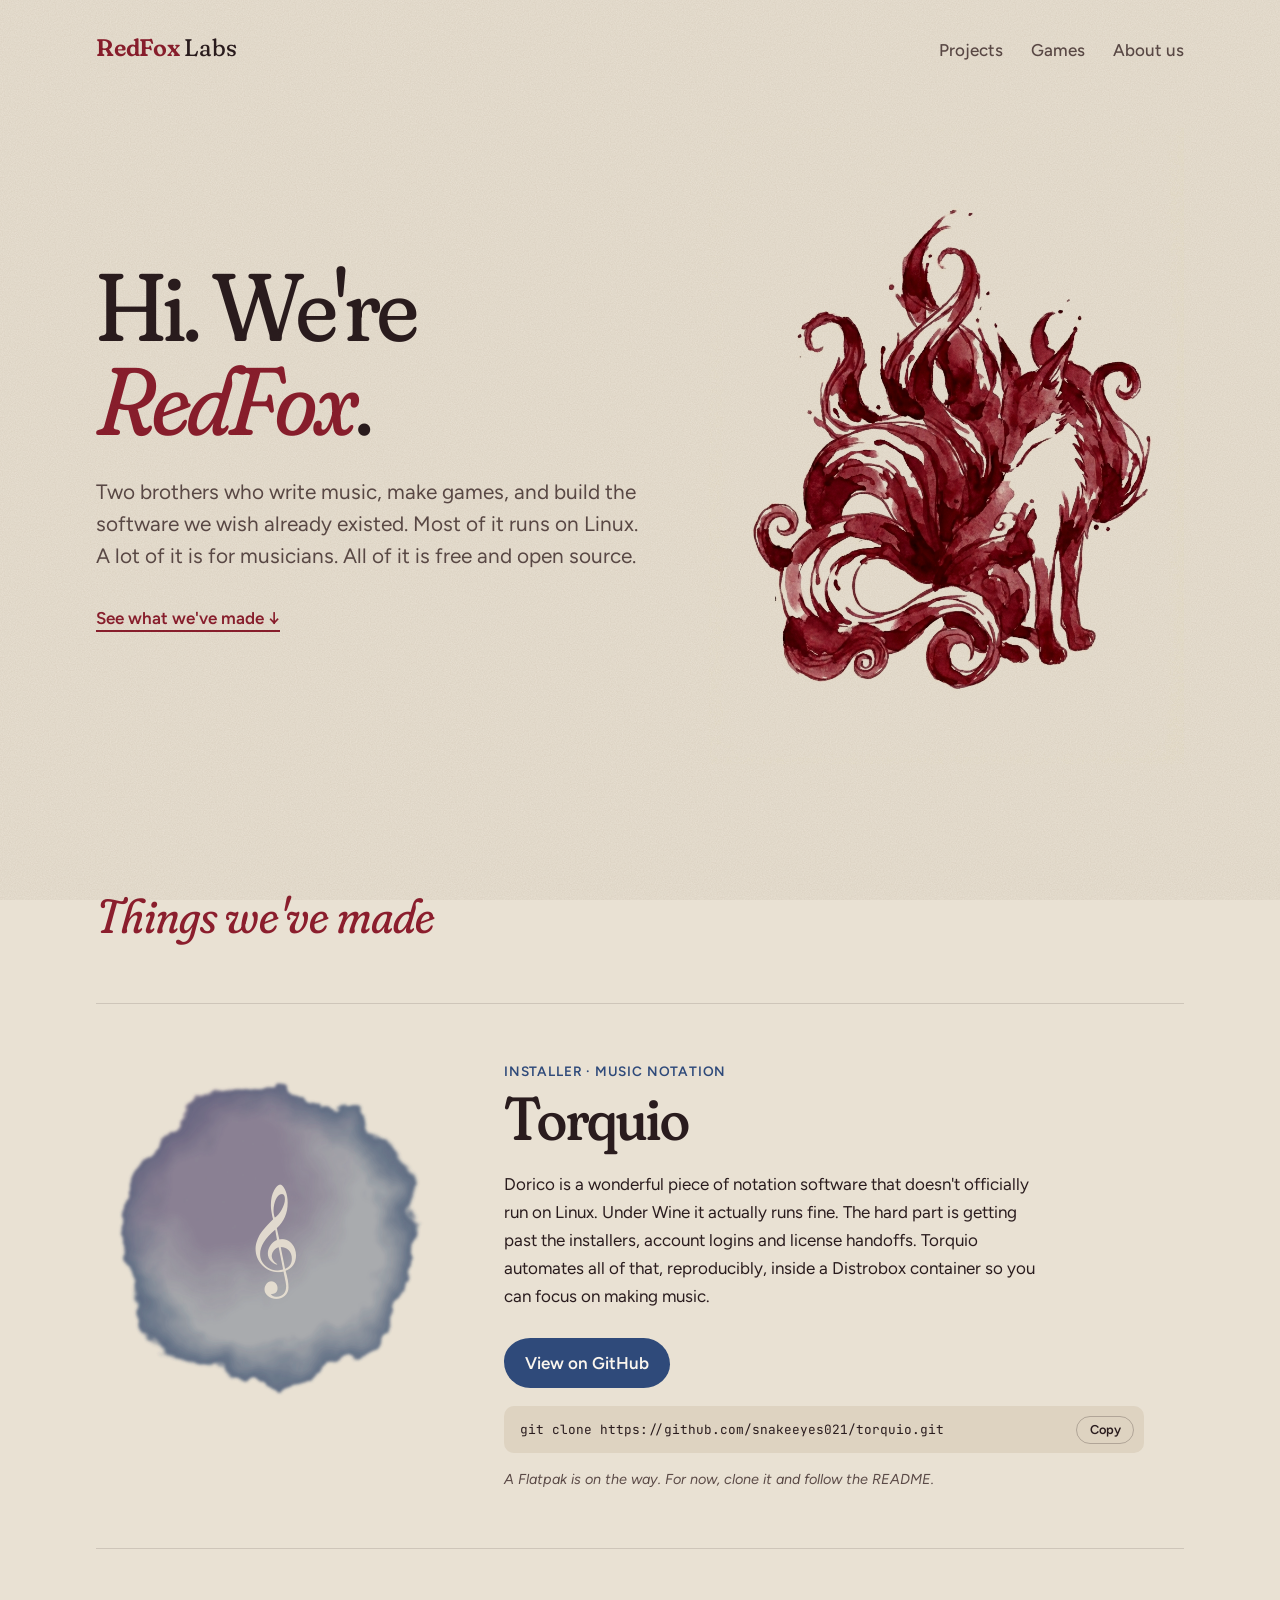
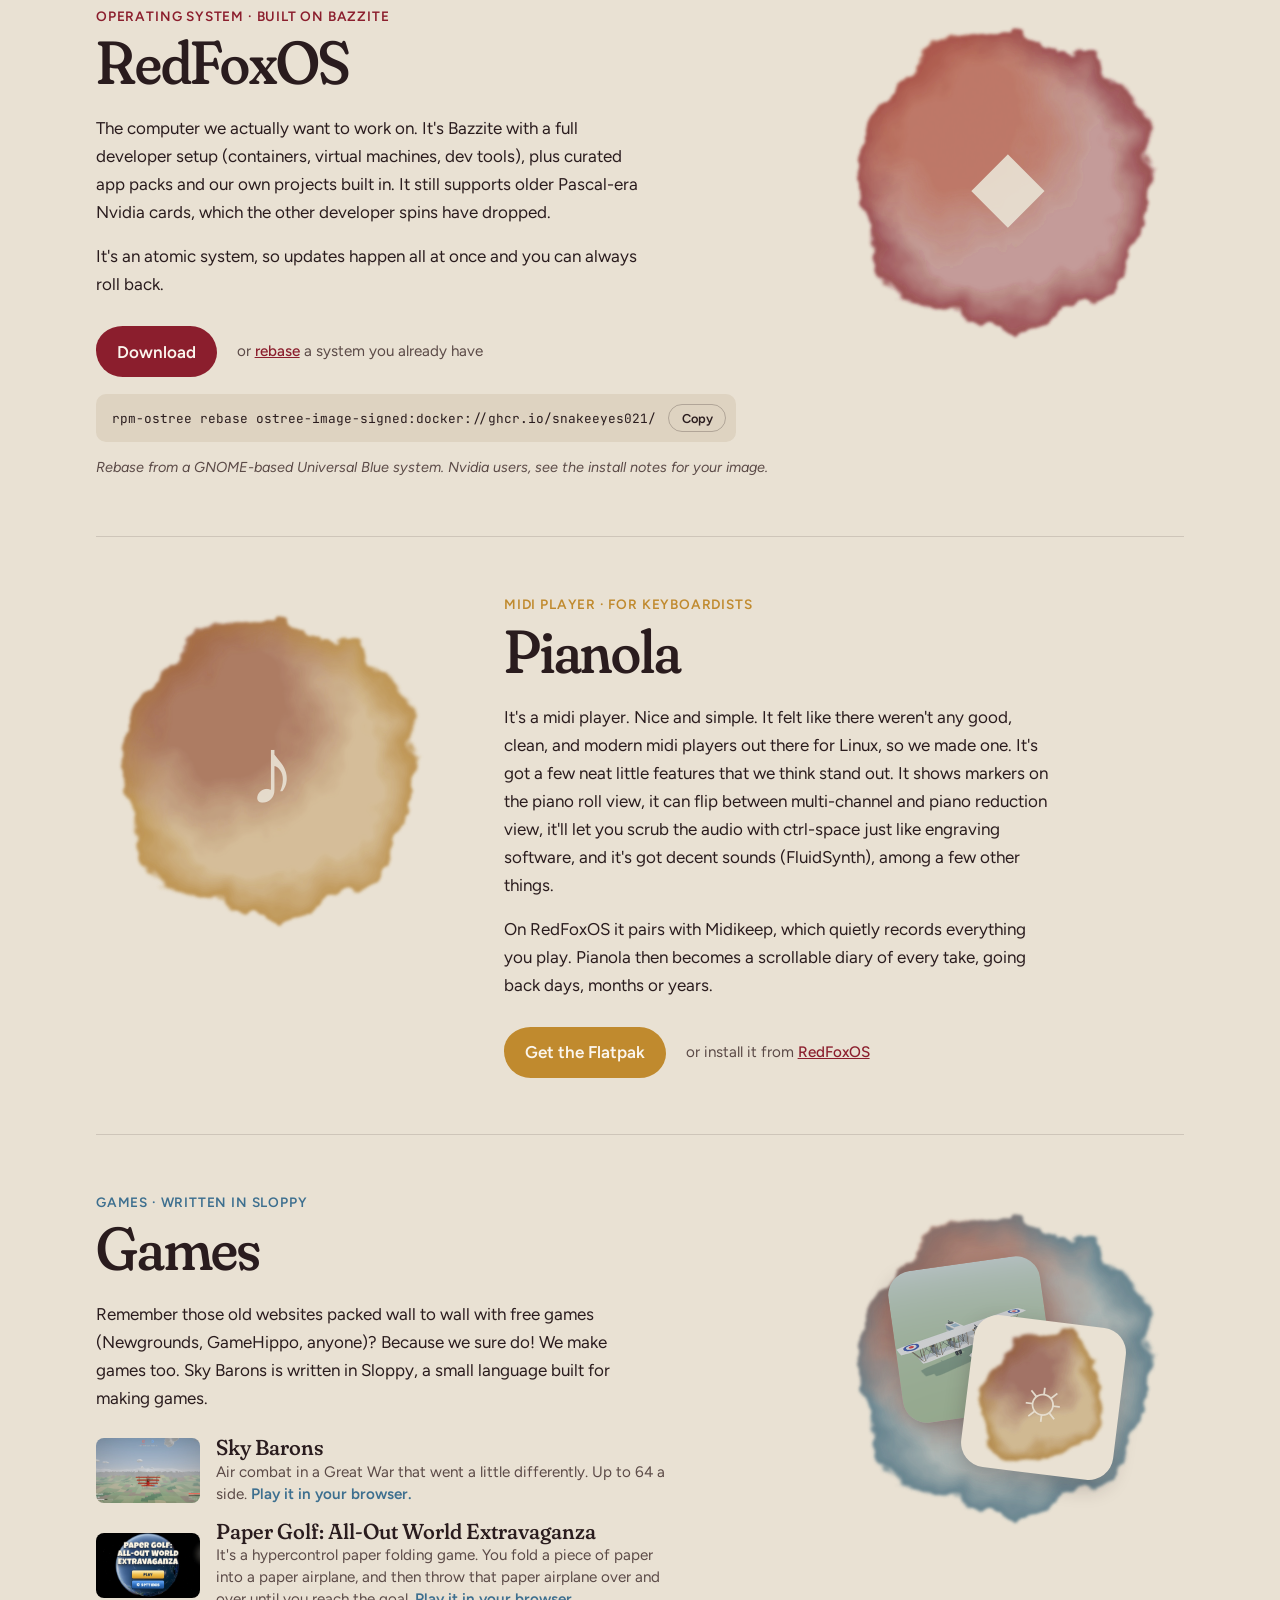
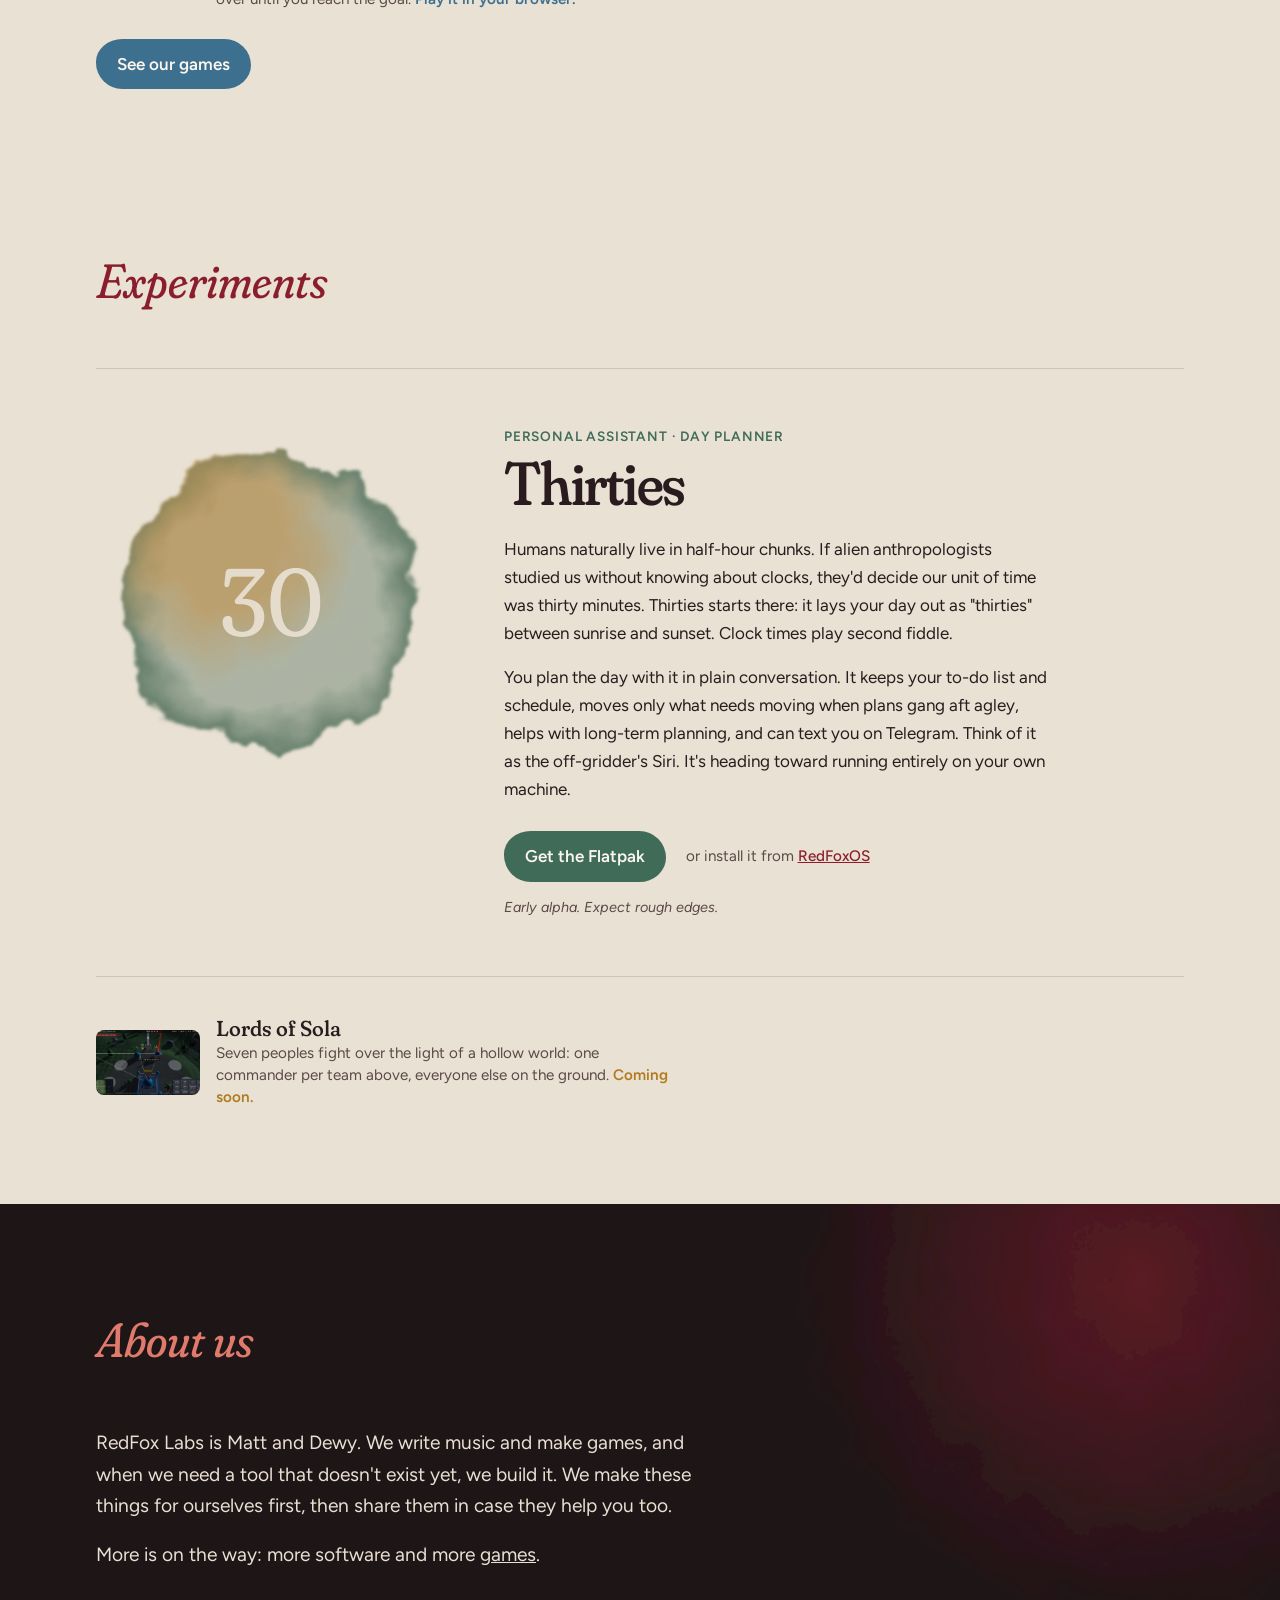
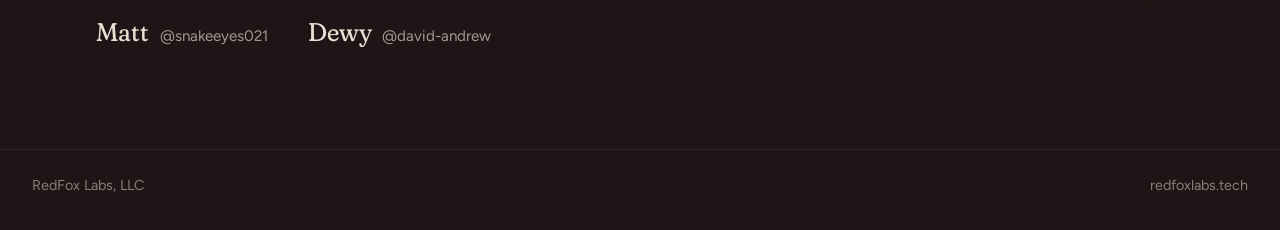
==== commit cd43a4d4: "Merge pull request #8 from snakeeyes021/feat/paper-golf Games: Paper Golf: All-Out World Extravaganz" ====
--- a/index.html
+++ b/index.html
@@ -165,6 +165,13 @@
               <img class="thumb" src="assets/sky-barons.jpg" alt="" width="1280" height="720">
               <div><strong>Sky Barons</strong>
                 <span>Air combat in a Great War that went a little differently. Up to 64 a side.
+                  <em>Play it in your browser.</em></span></div>
+            </a></li>
+            <li><a href="games/#paper-golf">
+              <img class="thumb" src="assets/paper-golf.jpg" alt="" width="1280" height="720">
+              <div><strong>Paper Golf: All-Out World Extravaganza</strong>
+                <span>It's a hypercontrol paper folding game. You fold a piece of paper into a paper
+                  airplane, and then throw that paper airplane over and over until you reach the goal.
                   <em>Play it in your browser.</em></span></div>
             </a></li>
           </ul>
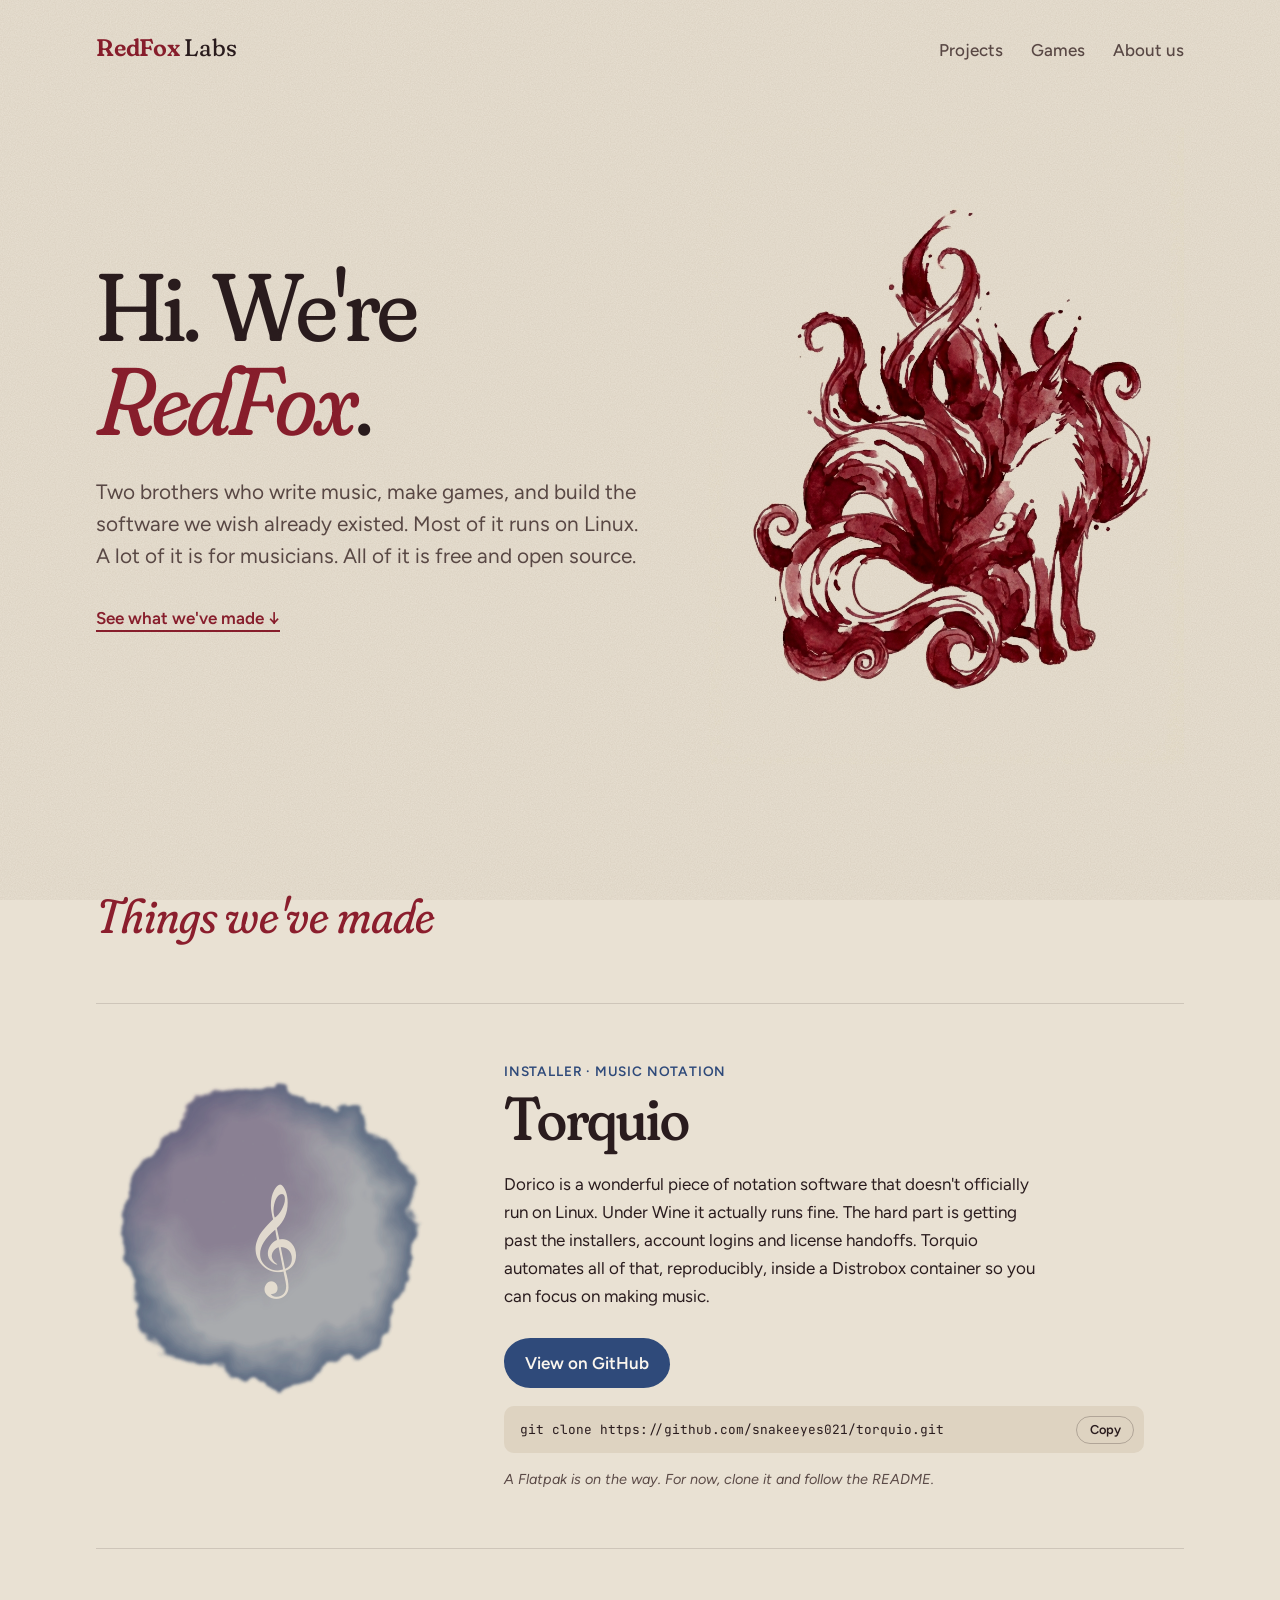
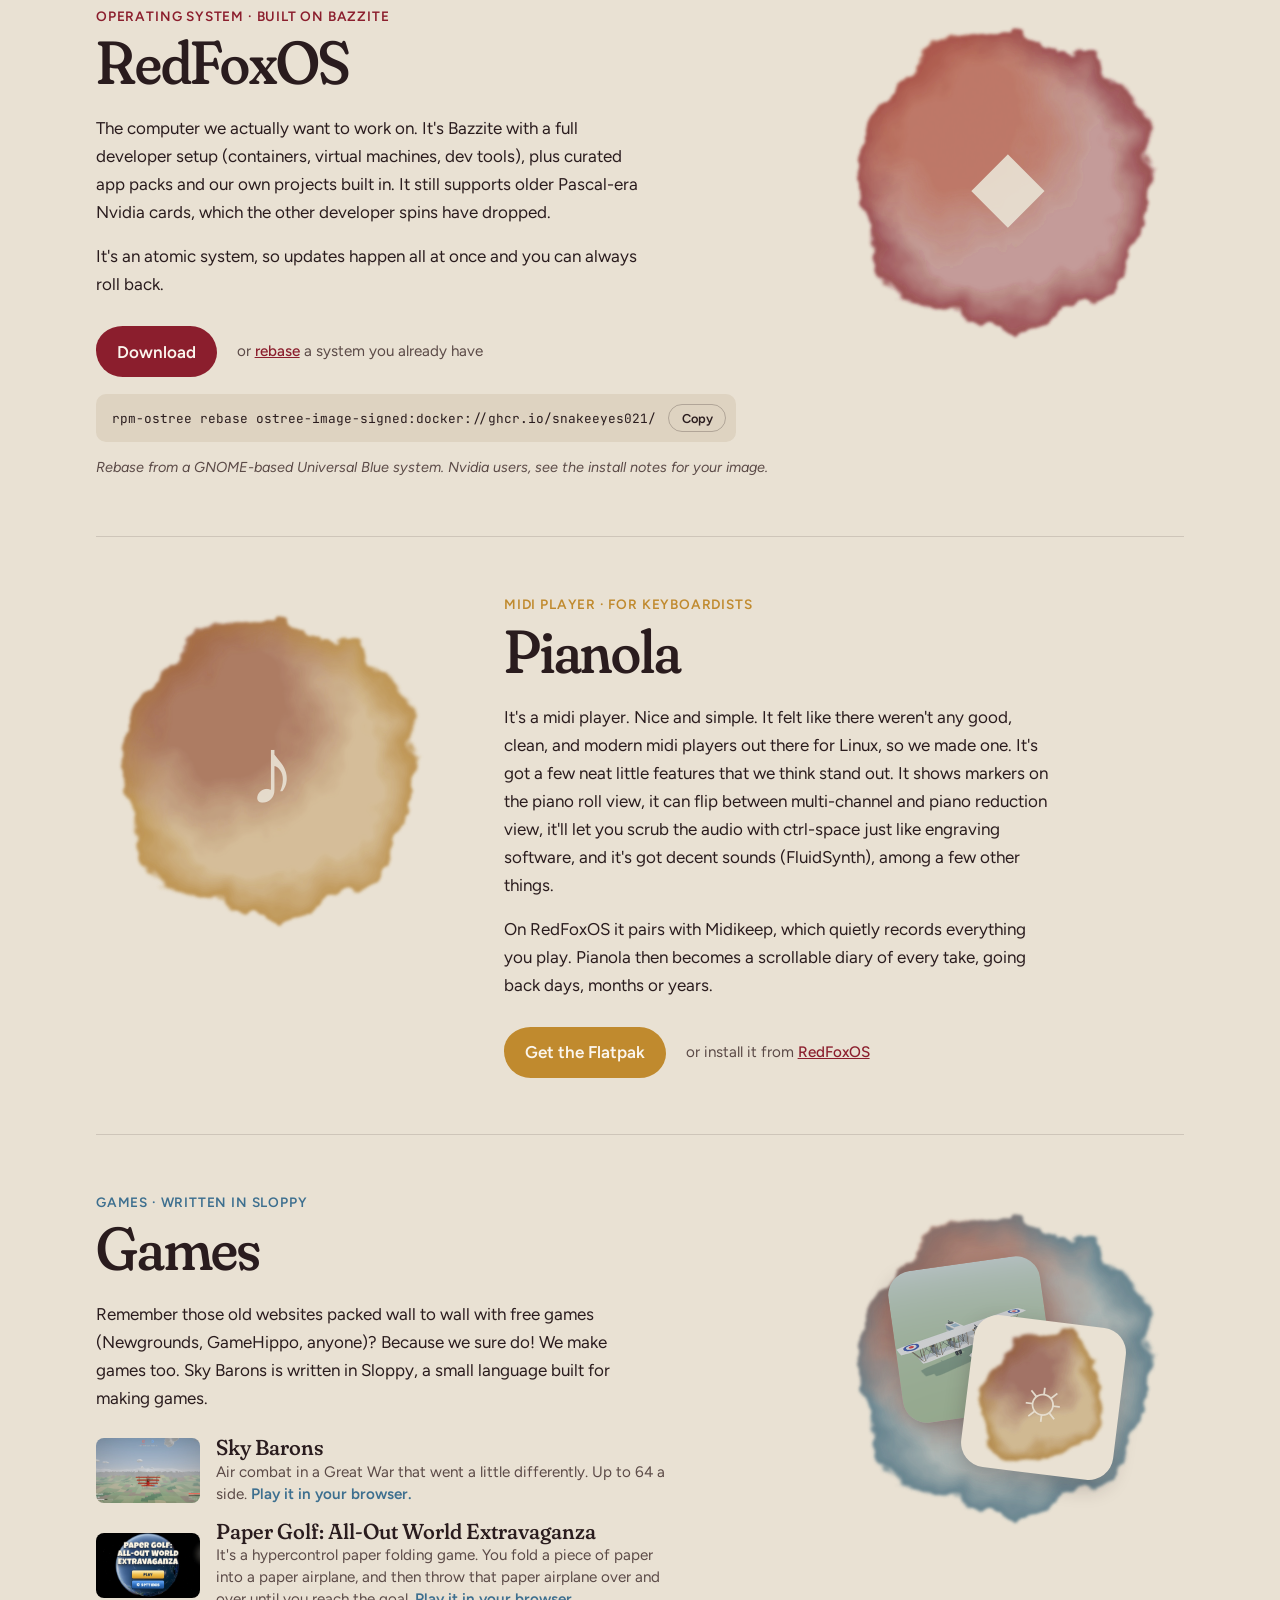
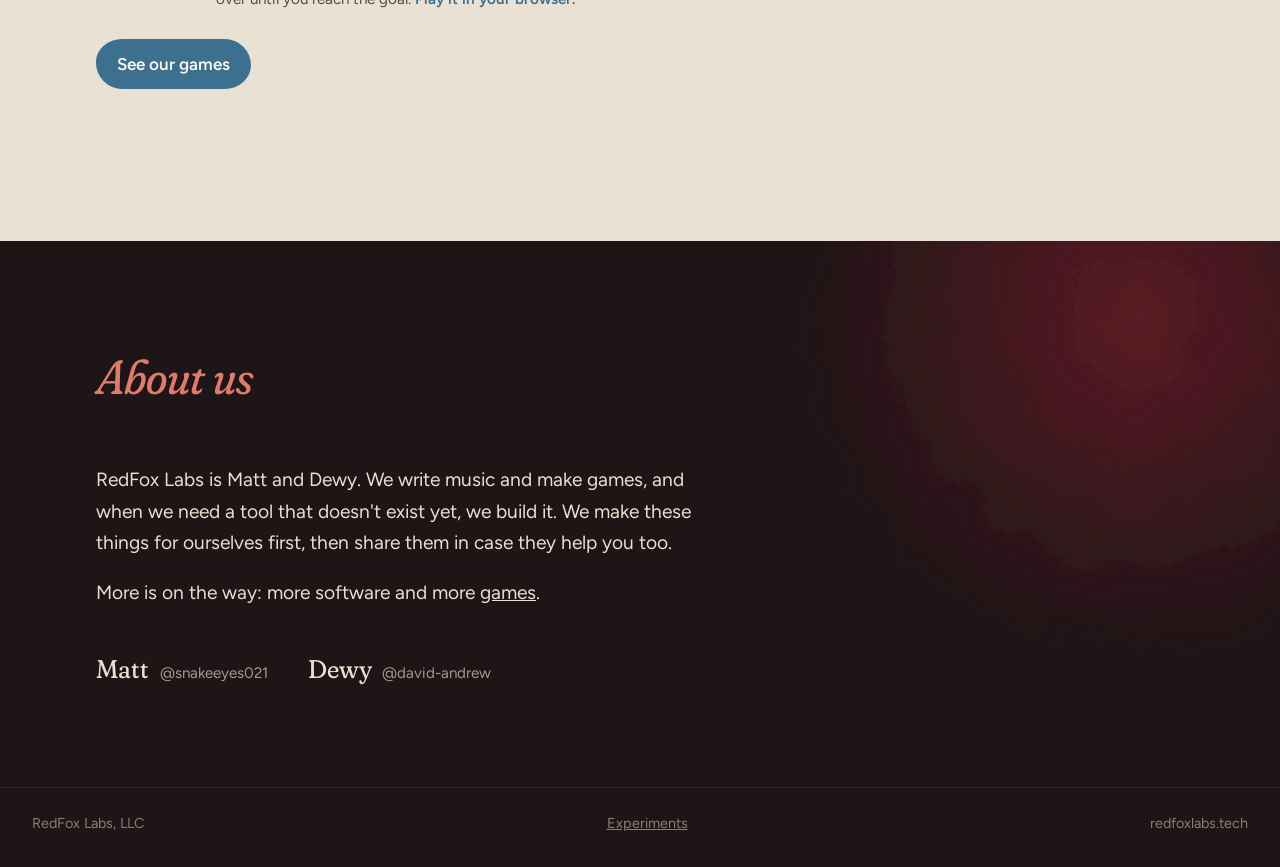
==== commit 6cb877ee: "Experiments get their own page, off the home page Thirties and Lords of Sola move to /experiments/, " ====
--- a/index.html
+++ b/index.html
@@ -180,44 +180,6 @@
           </div>
         </div>
       </article>
-    </section>
-
-    <section id="experiments" class="projects experiments">
-      <h2 class="section-title">Experiments</h2>
-
-      <article class="project" style="--wash: #3f6b58; --wash-2: #d79a3f;">
-        <div class="plate" aria-hidden="true"><span class="blot"></span><span class="glyph">30</span></div>
-        <div class="project-body">
-          <p class="kind">Personal assistant · Day planner</p>
-          <h3>Thirties</h3>
-          <p>
-            Humans naturally live in half-hour chunks. If alien anthropologists studied us without
-            knowing about clocks, they'd decide our unit of time was thirty minutes. Thirties starts
-            there: it lays your day out as "thirties" between sunrise and sunset. Clock times play
-            second fiddle.
-          </p>
-          <p>
-            You plan the day with it in plain conversation. It keeps your to-do list and schedule,
-            moves only what needs moving when plans gang aft agley, helps with long-term planning,
-            and can text you on Telegram. Think of it as the off-gridder's Siri. It's heading toward
-            running entirely on your own machine.
-          </p>
-          <div class="get">
-            <a class="btn" href="https://github.com/snakeeyes021/thirties/releases/latest">Get the Flatpak</a>
-            <span class="or">or install it from <a href="#redfox-os">RedFoxOS</a></span>
-          </div>
-          <p class="note">Early alpha. Expect rough edges.</p>
-        </div>
-      </article>
-
-      <ul class="game-list experiment-list" style="--wash: #b07a1f;">
-        <li><a href="games/#lords-of-sola">
-          <img class="thumb" src="assets/lords-of-sola.jpg" alt="" width="1280" height="720">
-          <div><strong>Lords of Sola</strong>
-            <span>Seven peoples fight over the light of a hollow world: one commander per team
-              above, everyone else on the ground. <em>Coming soon.</em></span></div>
-        </a></li>
-      </ul>
     </section>
 
     <section id="us" class="us">
@@ -241,6 +203,7 @@
 
   <footer class="foot">
     <span>RedFox Labs, LLC</span>
+    <a href="experiments/">Experiments</a>
     <span>redfoxlabs.tech</span>
   </footer>
 
--- a/styles.css
+++ b/styles.css
@@ -292,15 +292,9 @@
 
 .games { padding-top: 0; }
 
-/* Things we're not happy with yet, after the main list */
+/* The Experiments page: things we're not happy with yet, linked only from
+   the footer */
 .experiments { padding-top: 0; }
-.experiments .experiment-list {
-  max-width: none;
-  margin-top: 0;
-  padding-top: 2.5rem;
-  border-top: 1px solid rgba(42, 28, 30, 0.14);
-}
-.experiment-list li { max-width: 36rem; }
 
 /* A game's own icon, sitting in the wash */
 .plate .icon {
@@ -595,6 +589,7 @@
   padding: 1.5rem 2rem 2rem;
   border-top: 1px solid rgba(233, 223, 210, 0.08);
 }
+.foot a:hover { color: #e9dfd2; }
 
 /* ---------- Toast ---------- */
 
